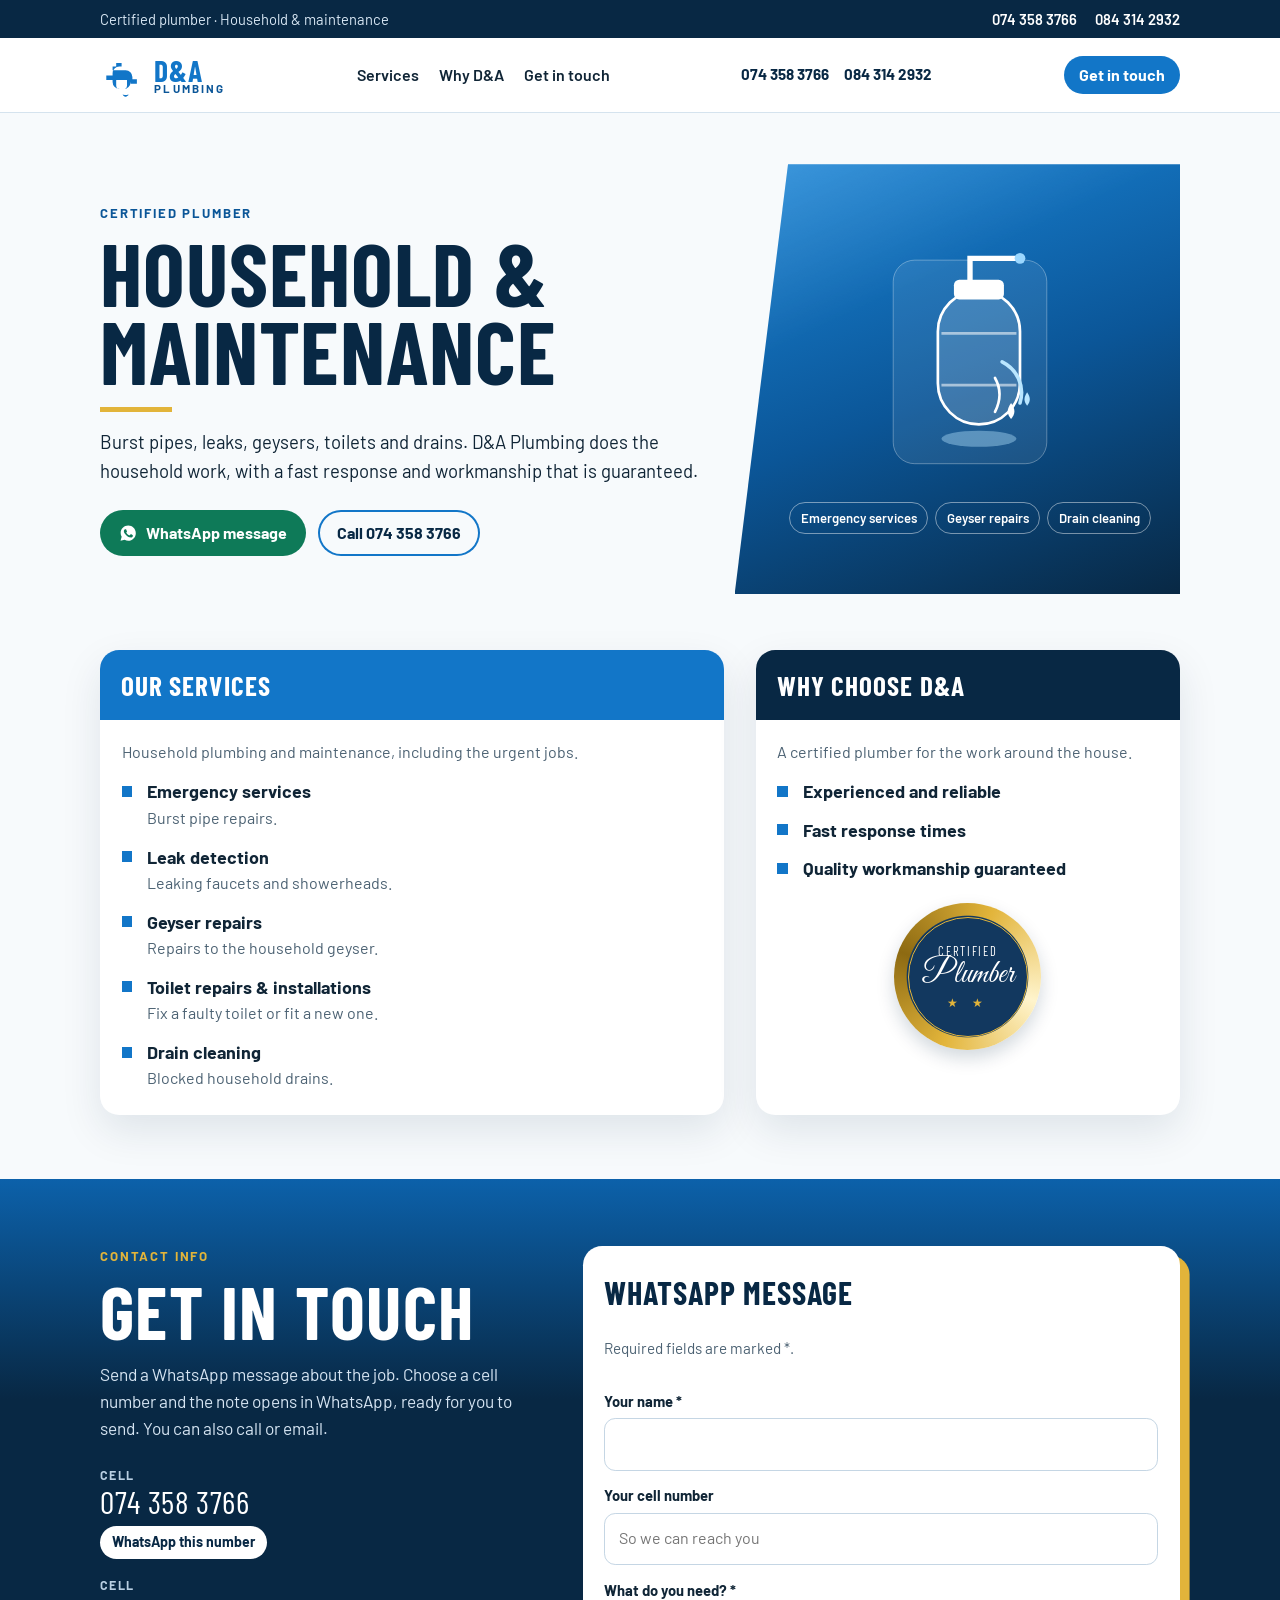
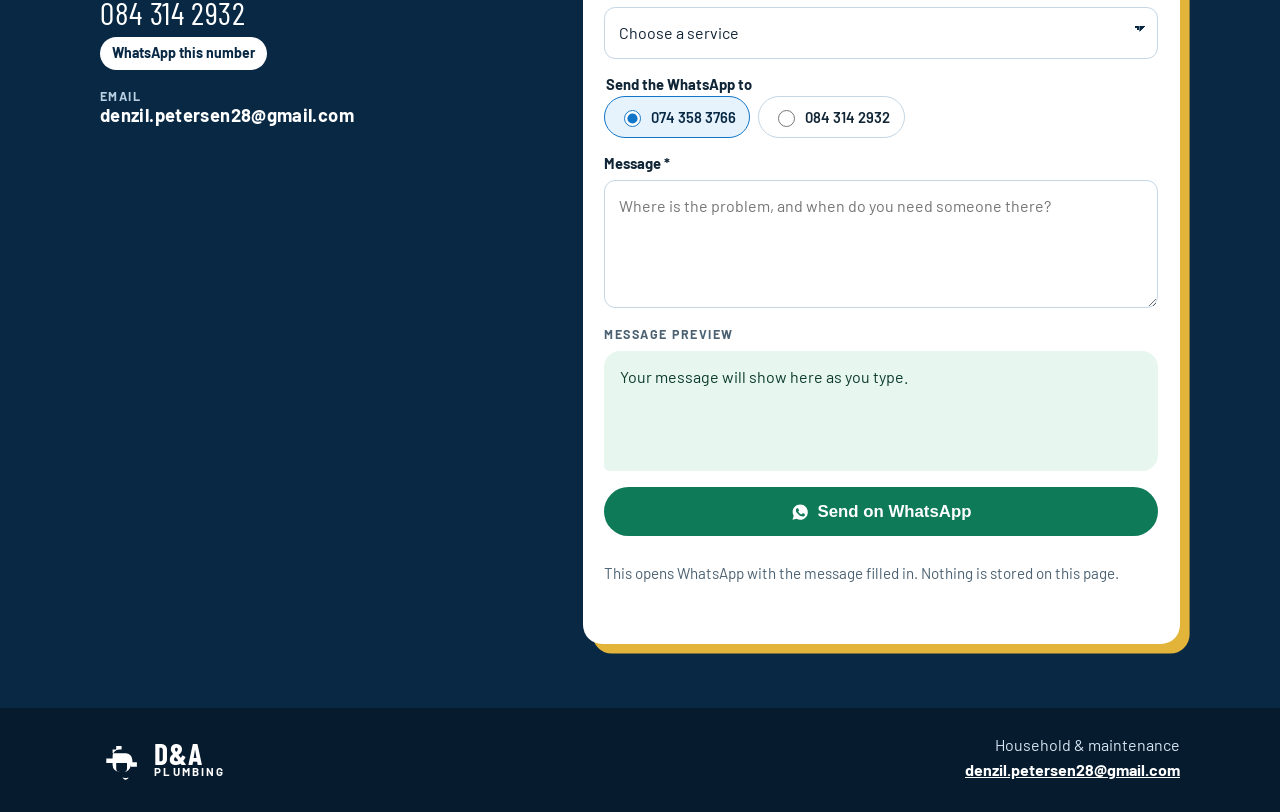
==== index.html @ f4b2c2c9 "Add the D&A Plumbing household site. Co-authored-by: Cursor <cursoragent@cursor.com>" ====
<!DOCTYPE html>
<html lang="en-ZA">
<head>
  <meta charset="utf-8">
  <meta name="viewport" content="width=device-width, initial-scale=1">
  <title>D&amp;A Plumbing | Household &amp; Maintenance</title>
  <meta name="description" content="D&amp;A Plumbing. Certified plumber for household maintenance: emergency burst pipe repairs, leak detection, geyser repairs, toilet repairs and installations, and drain cleaning. WhatsApp 074 358 3766 or 084 314 2932.">
  <meta name="theme-color" content="#082844">
  <link rel="icon" href="favicon.svg" type="image/svg+xml">
  <link rel="preconnect" href="https://fonts.googleapis.com">
  <link rel="preconnect" href="https://fonts.gstatic.com" crossorigin>
  <link href="https://fonts.googleapis.com/css2?family=Barlow+Condensed:wght@600;700&family=Barlow:wght@400;500;600;700&family=Great+Vibes&display=swap" rel="stylesheet">
  <link rel="stylesheet" href="css/styles.css">
  <script type="application/ld+json">
  {
    "@context": "https://schema.org",
    "@type": "Plumber",
    "name": "D&A Plumbing",
    "description": "Household plumbing and maintenance. Emergency services, burst pipe repairs, leak detection, geyser repairs, toilet repairs and installations, and drain cleaning.",
    "email": "denzil.petersen28@gmail.com",
    "telephone": ["+27743583766", "+27843142932"],
    "areaServed": {
      "@type": "Country",
      "name": "South Africa"
    }
  }
  </script>
</head>
<body>
  <a class="skip" href="#content">Skip to content</a>

  <div class="utility">
    <div class="wrap utility-inner">
      <span>Certified plumber · Household &amp; maintenance</span>
      <span class="utility-links">
        <a href="tel:+27743583766">074 358 3766</a>
        <a href="tel:+27843142932">084 314 2932</a>
      </span>
    </div>
  </div>

  <header class="header">
    <div class="wrap header-inner">
      <a class="brand" href="#content" aria-label="D&amp;A Plumbing, home">
        <svg class="brand-mark" viewBox="0 0 48 48" aria-hidden="true">
          <path fill="currentColor" d="M14 18h14.5a7.5 7.5 0 0 1 7.5 7.5V28h5v5h-7v-2.2A8 8 0 0 1 26 39h-4a8 8 0 0 1-8-8v-2H7v-5h7v-2.5A7.5 7.5 0 0 1 21.5 14H18v-4h6v4h-10zm4 11v6a4 4 0 0 0 4 4h4a4 4 0 0 0 4-4v-6H18zm7 16c1.2 2.2 3.6 2.6 3.6 2.6S31 47 32.2 45c-1.4.7-5.8.7-7.2 0z"/>
        </svg>
        <span class="brand-text">
          <span class="brand-name">D&amp;A</span>
          <span class="brand-trade">Plumbing</span>
        </span>
      </a>
      <nav class="nav" aria-label="Page">
        <a href="#services">Services</a>
        <a href="#why">Why D&amp;A</a>
        <a href="#contact">Get in touch</a>
      </nav>
      <div class="header-phones">
        <a href="tel:+27743583766">074 358 3766</a>
        <a href="tel:+27843142932">084 314 2932</a>
      </div>
      <a class="btn btn-small" href="#contact">Get in touch</a>
    </div>
  </header>

  <main id="content">
    <section class="hero">
      <div class="wrap hero-grid">
        <div>
          <p class="eyebrow">Certified plumber</p>
          <h1>Household &amp;<br> maintenance</h1>
          <div class="rule" aria-hidden="true"></div>
          <p class="lead">Burst pipes, leaks, geysers, toilets and drains. D&amp;A Plumbing does the household work, with a fast response and workmanship that is guaranteed.</p>
          <div class="hero-actions">
            <a class="btn btn-whatsapp" href="#contact">
              <svg viewBox="0 0 24 24" aria-hidden="true"><path d="M12.04 2C6.58 2 2.15 6.4 2.15 11.83c0 1.74.46 3.44 1.34 4.94L2 22l5.39-1.4a10 10 0 0 0 4.65 1.18h.01c5.46 0 9.89-4.4 9.89-9.83C21.94 6.4 17.5 2 12.04 2zm5.76 14.15c-.24.68-1.4 1.3-1.94 1.38-.5.08-1.12.11-1.81-.11-.41-.14-.95-.31-1.64-.61-2.88-1.24-4.76-4.14-4.9-4.33-.14-.19-1.16-1.54-1.16-2.94s.73-2.08 1-2.37c.24-.27.64-.4 1.02-.4.13 0 .25 0 .36.01.32.01.48.03.69.53.24.58.83 2 .9 2.15.08.14.13.32.03.51-.1.19-.15.31-.3.48-.14.16-.3.36-.43.48-.14.13-.29.28-.12.54.16.27.73 1.2 1.57 1.94 1.08.96 1.98 1.26 2.27 1.4.29.14.46.12.63-.07.17-.19.73-.85.92-1.14.2-.29.39-.24.65-.14.27.1 1.69.8 1.98.94.29.15.48.22.55.34.07.13.07.73-.17 1.41z"/></svg>
              WhatsApp message
            </a>
            <a class="btn btn-ghost" href="tel:+27743583766">Call 074 358 3766</a>
          </div>
        </div>
        <div class="hero-art" aria-hidden="true">
          <svg viewBox="0 0 280 300" fill="none">
            <rect x="54" y="36" width="172" height="228" rx="24" fill="rgba(255,255,255,0.08)" stroke="rgba(255,255,255,0.35)"/>
            <path d="M140 58 V34 H196" stroke="#fff" stroke-width="6" stroke-linecap="round"/>
            <circle cx="196" cy="34" r="6" fill="#9ad7ff"/>
            <rect x="104" y="70" width="92" height="150" rx="46" fill="rgba(255,255,255,0.14)" stroke="#fff" stroke-width="3"/>
            <rect x="122" y="58" width="56" height="22" rx="6" fill="#fff"/>
            <path d="M108 118 H192 M108 176 H192" stroke="rgba(255,255,255,0.55)" stroke-width="3"/>
            <path d="M176 150c16 8 26 26 20 46" stroke="#b9e6ff" stroke-width="4" stroke-linecap="round"/>
            <path d="M168 168c8 14 6 26 0 38" stroke="#fff" stroke-width="3" stroke-linecap="round"/>
            <path d="M186 196c5 7 5 12 0 18-5-6-5-11 0-18z" fill="#fff"/>
            <path d="M204 184c4 6 4 10 0 15-4-5-4-9 0-15z" fill="#b9e6ff"/>
            <ellipse cx="150" cy="236" rx="42" ry="9" fill="rgba(185,230,255,0.4)"/>
          </svg>
          <div class="chips">
            <span>Emergency services</span>
            <span>Geyser repairs</span>
            <span>Drain cleaning</span>
          </div>
        </div>
      </div>
    </section>

    <div class="band">
      <div class="wrap band-grid">
        <section class="panel" id="services" aria-labelledby="services-title">
          <h2 id="services-title">Our services</h2>
          <div class="panel-body">
            <p>Household plumbing and maintenance, including the urgent jobs.</p>
            <ul class="ticks">
              <li>
                <h3>Emergency services</h3>
                <p>Burst pipe repairs.</p>
              </li>
              <li>
                <h3>Leak detection</h3>
                <p>Leaking faucets and showerheads.</p>
              </li>
              <li>
                <h3>Geyser repairs</h3>
                <p>Repairs to the household geyser.</p>
              </li>
              <li>
                <h3>Toilet repairs &amp; installations</h3>
                <p>Fix a faulty toilet or fit a new one.</p>
              </li>
              <li>
                <h3>Drain cleaning</h3>
                <p>Blocked household drains.</p>
              </li>
            </ul>
          </div>
        </section>

        <section class="panel panel-navy" id="why" aria-labelledby="why-title">
          <h2 id="why-title">Why choose D&amp;A</h2>
          <div class="panel-body">
            <p>A certified plumber for the work around the house.</p>
            <ul class="ticks">
              <li><h3>Experienced and reliable</h3></li>
              <li><h3>Fast response times</h3></li>
              <li><h3>Quality workmanship guaranteed</h3></li>
            </ul>
            <div class="seal" role="img" aria-label="Certified plumber">
              <div class="seal-inner">
                <span class="seal-kicker">Certified</span>
                <span class="seal-title">Plumber</span>
                <span class="seal-stars" aria-hidden="true">★ ★</span>
              </div>
            </div>
          </div>
        </section>
      </div>
    </div>

    <section class="contact" id="contact" aria-labelledby="contact-title">
      <div class="wrap contact-grid">
        <div>
          <p class="eyebrow">Contact info</p>
          <h2 id="contact-title">Get in touch</h2>
          <p class="contact-lead">Send a WhatsApp message about the job. Choose a cell number and the note opens in WhatsApp, ready for you to send. You can also call or email.</p>
          <ul class="details">
            <li>
              <span>Cell</span>
              <a class="detail-main" href="tel:+27743583766">074 358 3766</a>
              <a class="detail-sub" href="https://wa.me/27743583766?text=Hi%20D%26A%20Plumbing%2C%20I%20need%20help%20with%20a%20household%20plumbing%20job." target="_blank" rel="noopener noreferrer">WhatsApp this number</a>
            </li>
            <li>
              <span>Cell</span>
              <a class="detail-main" href="tel:+27843142932">084 314 2932</a>
              <a class="detail-sub" href="https://wa.me/27843142932?text=Hi%20D%26A%20Plumbing%2C%20I%20need%20help%20with%20a%20household%20plumbing%20job." target="_blank" rel="noopener noreferrer">WhatsApp this number</a>
            </li>
            <li>
              <span>Email</span>
              <a class="detail-main email-link" href="mailto:denzil.petersen28@gmail.com">denzil.petersen28@gmail.com</a>
            </li>
          </ul>
          <noscript>
            <p>JavaScript is off, so the form below will not open WhatsApp. Use the links above, or call 074 358 3766.</p>
          </noscript>
        </div>

        <form class="form-card" id="touch-form">
          <h3>WhatsApp message</h3>
          <p class="form-note">Required fields are marked *.</p>

          <div class="field">
            <label for="name">Your name *</label>
            <input id="name" name="name" type="text" autocomplete="name" maxlength="80" required>
          </div>

          <div class="field">
            <label for="phone">Your cell number</label>
            <input id="phone" name="phone" type="tel" autocomplete="tel" inputmode="tel" maxlength="30" placeholder="So we can reach you">
          </div>

          <div class="field">
            <label for="service">What do you need? *</label>
            <select id="service" name="service" required>
              <option value="">Choose a service</option>
              <option>Emergency services</option>
              <option>Burst pipe repairs</option>
              <option>Leak detection</option>
              <option>Leaking faucets and showerheads</option>
              <option>Geyser repairs</option>
              <option>Toilet repairs and installations</option>
              <option>Drain cleaning</option>
              <option>Other household plumbing</option>
            </select>
          </div>

          <fieldset class="choices">
            <legend>Send the WhatsApp to</legend>
            <div class="choice-row">
              <label class="choice">
                <input type="radio" name="cell" value="27743583766" checked>
                <span>074 358 3766</span>
              </label>
              <label class="choice">
                <input type="radio" name="cell" value="27843142932">
                <span>084 314 2932</span>
              </label>
            </div>
          </fieldset>

          <div class="field">
            <label for="message">Message *</label>
            <textarea id="message" name="message" maxlength="600" required placeholder="Where is the problem, and when do you need someone there?"></textarea>
          </div>

          <div class="preview">
            <p class="preview-label">Message preview</p>
            <pre id="message-preview"></pre>
          </div>

          <button class="btn btn-whatsapp" type="submit">
            <svg viewBox="0 0 24 24" aria-hidden="true"><path d="M12.04 2C6.58 2 2.15 6.4 2.15 11.83c0 1.74.46 3.44 1.34 4.94L2 22l5.39-1.4a10 10 0 0 0 4.65 1.18h.01c5.46 0 9.89-4.4 9.89-9.83C21.94 6.4 17.5 2 12.04 2zm5.76 14.15c-.24.68-1.4 1.3-1.94 1.38-.5.08-1.12.11-1.81-.11-.41-.14-.95-.31-1.64-.61-2.88-1.24-4.76-4.14-4.9-4.33-.14-.19-1.16-1.54-1.16-2.94s.73-2.08 1-2.37c.24-.27.64-.4 1.02-.4.13 0 .25 0 .36.01.32.01.48.03.69.53.24.58.83 2 .9 2.15.08.14.13.32.03.51-.1.19-.15.31-.3.48-.14.16-.3.36-.43.48-.14.13-.29.28-.12.54.16.27.73 1.2 1.57 1.94 1.08.96 1.98 1.26 2.27 1.4.29.14.46.12.63-.07.17-.19.73-.85.92-1.14.2-.29.39-.24.65-.14.27.1 1.69.8 1.98.94.29.15.48.22.55.34.07.13.07.73-.17 1.41z"/></svg>
            Send on WhatsApp
          </button>
          <p class="fine">This opens WhatsApp with the message filled in. Nothing is stored on this page.</p>
          <p class="form-status" id="form-status" role="status"></p>
        </form>
      </div>
    </section>
  </main>

  <footer class="footer">
    <div class="wrap footer-inner">
      <a class="brand" href="#content" aria-label="D&amp;A Plumbing, home">
        <svg class="brand-mark" viewBox="0 0 48 48" aria-hidden="true">
          <path fill="currentColor" d="M14 18h14.5a7.5 7.5 0 0 1 7.5 7.5V28h5v5h-7v-2.2A8 8 0 0 1 26 39h-4a8 8 0 0 1-8-8v-2H7v-5h7v-2.5A7.5 7.5 0 0 1 21.5 14H18v-4h6v4h-10zm4 11v6a4 4 0 0 0 4 4h4a4 4 0 0 0 4-4v-6H18zm7 16c1.2 2.2 3.6 2.6 3.6 2.6S31 47 32.2 45c-1.4.7-5.8.7-7.2 0z"/>
        </svg>
        <span class="brand-text">
          <span class="brand-name">D&amp;A</span>
          <span class="brand-trade">Plumbing</span>
        </span>
      </a>
      <p>Household &amp; maintenance<br>
        <a href="mailto:denzil.petersen28@gmail.com">denzil.petersen28@gmail.com</a>
      </p>
    </div>
  </footer>

  <div class="dock">
    <a href="tel:+27743583766">Call</a>
    <a class="dock-wa" href="#contact">WhatsApp</a>
  </div>

  <script src="js/main.js"></script>
</body>
</html>
---- css/styles.css ----
:root {
  --brand: #1276c8;
  --brand-deep: #0b5698;
  --brand-dark: #082844;
  --ink: #102536;
  --muted: #4c6273;
  --paper: #eef4f9;
  --line: #d5e3ee;
  --gold: #e2b43a;
  --whatsapp: #0e7a58;
  --soft: #d7e7f4;
  --display: "Barlow Condensed", "Arial Narrow", "Segoe UI", sans-serif;
  --body: "Barlow", "Segoe UI", sans-serif;
  --script: "Great Vibes", cursive;
  --wrap: 1080px;
  --header: 4.6rem;
  color-scheme: light;
}

*,
*::before,
*::after {
  box-sizing: border-box;
}

html {
  scroll-behavior: smooth;
}

body {
  margin: 0;
  font-family: var(--body);
  color: var(--ink);
  background: #f7fafc;
  line-height: 1.55;
}

img,
svg {
  max-width: 100%;
}

::selection {
  background: #b9ddf8;
}

:focus-visible {
  outline: 3px solid var(--gold);
  outline-offset: 2px;
}

a {
  color: var(--brand-deep);
}

.skip {
  position: absolute;
  left: 1rem;
  top: -4rem;
  z-index: 50;
  background: var(--brand-dark);
  color: #fff;
  padding: 0.6rem 0.9rem;
  border-radius: 0.4rem;
  text-decoration: none;
}

.skip:focus {
  top: 0.6rem;
}

.wrap {
  width: min(var(--wrap), calc(100% - 2.5rem));
  margin-inline: auto;
}

.utility {
  background: var(--brand-dark);
  color: #d7e6f3;
  font-size: 0.92rem;
}

.utility-inner,
.header-inner,
.footer-inner {
  display: flex;
  align-items: center;
  justify-content: space-between;
  gap: 1rem;
}

.utility-inner {
  min-height: 2.4rem;
}

.utility a {
  color: #fff;
  text-decoration: none;
  font-weight: 600;
}

.utility a:hover {
  color: var(--gold);
}

.utility-links {
  display: flex;
  gap: 1.1rem;
}

.header {
  position: sticky;
  top: 0;
  z-index: 30;
  background: rgba(255, 255, 255, 0.94);
  backdrop-filter: blur(12px);
  border-bottom: 1px solid var(--line);
}

.header-inner {
  min-height: var(--header);
}

.brand {
  display: flex;
  align-items: center;
  gap: 0.7rem;
  text-decoration: none;
  color: inherit;
}

.brand-mark {
  width: 2.7rem;
  height: 2.7rem;
  color: var(--brand);
  flex: none;
}

.brand-text {
  display: flex;
  flex-direction: column;
  line-height: 0.9;
}

.brand-name {
  font-family: var(--display);
  font-weight: 700;
  font-size: 1.85rem;
  letter-spacing: 0.02em;
  color: var(--brand);
}

.brand-trade {
  font-size: 0.72rem;
  font-weight: 700;
  letter-spacing: 0.18em;
  text-transform: uppercase;
  color: var(--brand-deep);
}

.nav {
  display: flex;
  align-items: center;
  gap: 1.25rem;
}

.nav a {
  color: var(--ink);
  text-decoration: none;
  font-weight: 600;
}

.nav a:hover {
  color: var(--brand-deep);
}

.header-phones {
  display: flex;
  gap: 0.9rem;
}

.header-phones a {
  color: var(--brand-dark);
  text-decoration: none;
  font-weight: 700;
  font-size: 0.95rem;
}

.header-phones a:hover {
  color: var(--brand);
}

.btn {
  display: inline-flex;
  align-items: center;
  justify-content: center;
  gap: 0.5rem;
  border: 0;
  border-radius: 999px;
  padding: 0.85rem 1.2rem;
  background: var(--brand);
  color: #fff;
  font-weight: 700;
  text-decoration: none;
  cursor: pointer;
  line-height: 1.1;
}

.btn:hover {
  background: var(--brand-deep);
}

.btn-small {
  padding: 0.65rem 0.95rem;
}

.btn-ghost {
  background: transparent;
  color: var(--brand-dark);
  box-shadow: inset 0 0 0 2px var(--brand);
}

.btn-ghost:hover {
  background: #e7f3fc;
}

.btn-whatsapp,
.dock-wa {
  background: var(--whatsapp);
  color: #fff;
}

.btn-whatsapp:hover,
.dock-wa:hover {
  background: #0b6348;
}

.btn svg {
  width: 1.15rem;
  height: 1.15rem;
  fill: currentColor;
}

.hero {
  padding: 3.2rem 0 3.5rem;
}

.hero-grid,
.band-grid,
.contact-grid,
.footer-inner {
  display: grid;
  gap: 2rem;
}

.hero-grid {
  grid-template-columns: 1.15fr 0.85fr;
  align-items: center;
}

.eyebrow {
  margin: 0 0 0.7rem;
  color: var(--brand-deep);
  font-weight: 700;
  letter-spacing: 0.14em;
  text-transform: uppercase;
  font-size: 0.82rem;
}

.hero h1 {
  margin: 0;
  font-family: var(--display);
  font-size: clamp(3.4rem, 7vw, 5.5rem);
  font-weight: 700;
  line-height: 0.88;
  letter-spacing: 0.01em;
  text-transform: uppercase;
  color: var(--brand-dark);
}

.rule {
  width: 4.5rem;
  height: 0.35rem;
  margin: 1.1rem 0 1rem;
  background: var(--gold);
}

.lead {
  margin: 0;
  max-width: 38rem;
  font-size: 1.16rem;
  color: var(--ink);
}

.hero-actions {
  display: flex;
  flex-wrap: wrap;
  gap: 0.75rem;
  margin-top: 1.5rem;
}

.hero-art {
  min-height: 430px;
  padding: 1.6rem 1.4rem 1.4rem 3rem;
  color: #fff;
  background:
    linear-gradient(155deg, rgba(255, 255, 255, 0.16), transparent 32%),
    linear-gradient(160deg, #1a86d8 0%, #0b5698 52%, #082844 100%);
  clip-path: polygon(12% 0, 100% 0, 100% 100%, 0 100%);
  display: flex;
  flex-direction: column;
  justify-content: center;
  align-items: center;
  text-align: center;
}

.hero-art svg {
  width: min(100%, 250px);
  height: auto;
}

.chips {
  display: flex;
  flex-wrap: wrap;
  justify-content: center;
  gap: 0.45rem;
  margin-top: 0.4rem;
}

.chips span {
  border: 1px solid rgba(255, 255, 255, 0.45);
  border-radius: 999px;
  padding: 0.3rem 0.65rem;
  font-size: 0.82rem;
  font-weight: 600;
}

.band {
  padding: 0 0 4rem;
}

.band-grid {
  grid-template-columns: 1.25fr 0.85fr;
  align-items: stretch;
}

.panel {
  background: #fff;
  border-radius: 1.2rem;
  overflow: hidden;
  box-shadow: 0 16px 40px rgba(8, 40, 68, 0.1);
}

.panel h2 {
  margin: 0;
  padding: 0.85rem 1.3rem;
  background: var(--brand);
  color: #fff;
  font-family: var(--display);
  font-size: 1.7rem;
  font-weight: 700;
  letter-spacing: 0.04em;
  text-transform: uppercase;
}

.panel-navy h2 {
  background: var(--brand-dark);
}

.panel-body {
  padding: 1.25rem 1.35rem 1.5rem;
}

.panel-body > p {
  margin: 0 0 1rem;
  color: var(--muted);
}

.ticks {
  list-style: none;
  margin: 0;
  padding: 0;
  display: grid;
  gap: 0.95rem;
}

.ticks li {
  display: grid;
  grid-template-columns: 0.85rem 1fr;
  column-gap: 0.75rem;
}

.ticks li::before {
  content: "";
  width: 0.68rem;
  height: 0.68rem;
  margin-top: 0.35rem;
  background: var(--brand);
}

.ticks h3 {
  margin: 0;
  grid-column: 2;
  font-size: 1.12rem;
  line-height: 1.3;
}

.ticks p {
  margin: 0.12rem 0 0;
  grid-column: 2;
  color: var(--muted);
}

.seal {
  width: 9.2rem;
  height: 9.2rem;
  margin: 1.4rem auto 0.2rem;
  border-radius: 50%;
  background:
    radial-gradient(circle at 50% 50%, #12385f 0 58%, transparent 59%),
    conic-gradient(from 20deg, var(--gold), #fff4cc, var(--gold), #8d6a12, var(--gold));
  display: grid;
  place-items: center;
  box-shadow: 0 8px 18px rgba(8, 40, 68, 0.18);
}

.seal-inner {
  width: 7.5rem;
  height: 7.5rem;
  border: 1px solid var(--gold);
  border-radius: 50%;
  display: flex;
  flex-direction: column;
  align-items: center;
  justify-content: center;
  color: #fff;
  text-align: center;
}

.seal-kicker {
  font-family: var(--display);
  letter-spacing: 0.14em;
  text-transform: uppercase;
  font-size: 0.78rem;
}

.seal-title {
  font-family: var(--script);
  font-size: 2rem;
  line-height: 0.9;
  color: #fff;
}

.seal-stars {
  color: var(--gold);
  letter-spacing: 0.35rem;
  font-size: 0.75rem;
  margin-top: 0.15rem;
}

.contact {
  background: linear-gradient(180deg, #0c61aa 0%, #082844 220px);
  color: #fff;
  padding: 4.2rem 0 4rem;
}

.contact-grid {
  grid-template-columns: 0.86fr 1.14fr;
  align-items: start;
}

.contact h2 {
  margin: 0;
  font-family: var(--display);
  font-size: clamp(3rem, 6vw, 4.6rem);
  line-height: 0.9;
  text-transform: uppercase;
  letter-spacing: 0.02em;
}

.contact .eyebrow {
  color: var(--gold);
}

.contact-lead {
  color: #d5e4f2;
  font-size: 1.08rem;
  max-width: 34rem;
}

.details {
  list-style: none;
  margin: 1.5rem 0 0;
  padding: 0;
  display: grid;
  gap: 1.1rem;
}

.details li {
  display: flex;
  flex-direction: column;
  align-items: flex-start;
}

.details span {
  display: block;
  color: #b9cfe2;
  font-size: 0.78rem;
  font-weight: 700;
  letter-spacing: 0.12em;
  text-transform: uppercase;
}

.detail-main {
  color: #fff;
  text-decoration: none;
  font-family: var(--display);
  font-size: 2rem;
  line-height: 1;
  letter-spacing: 0.02em;
}

.detail-main:hover {
  color: var(--gold);
}

.detail-sub {
  display: inline-flex;
  width: fit-content;
  margin-top: 0.55rem;
  padding: 0.35rem 0.75rem;
  border-radius: 999px;
  background: #fff;
  color: var(--brand-dark);
  font-size: 0.88rem;
  font-weight: 700;
  text-decoration: none;
}

.detail-sub:hover {
  background: var(--gold);
  color: var(--brand-dark);
}

.email-link {
  font-family: var(--body);
  font-size: 1.15rem;
  font-weight: 700;
  overflow-wrap: anywhere;
}

.form-card {
  background: #fff;
  color: var(--ink);
  border-radius: 1.2rem;
  padding: 1.35rem 1.35rem 1.2rem;
  box-shadow: 0.6rem 0.6rem 0 var(--gold);
}

.form-card h3 {
  margin: 0 0 0.35rem;
  font-family: var(--display);
  font-size: 2rem;
  letter-spacing: 0.03em;
  text-transform: uppercase;
  color: var(--brand-dark);
}

.form-note,
.fine {
  margin: 0 0 1rem;
  color: var(--muted);
  font-size: 0.95rem;
}

.fine {
  margin: 0.75rem 0 0;
}

form {
  display: grid;
  gap: 0.85rem;
}

label,
legend {
  font-weight: 700;
  font-size: 0.92rem;
}

.field {
  display: grid;
  gap: 0.35rem;
}

input,
select,
textarea {
  width: 100%;
  border: 1px solid #c5d6e4;
  border-radius: 0.7rem;
  background: #fff;
  color: var(--ink);
  padding: 0.8rem 0.85rem;
  font: inherit;
}

input[type="radio"] {
  width: 1.05rem;
  height: 1.05rem;
  padding: 0;
  accent-color: var(--brand);
  flex: none;
}

textarea {
  min-height: 8rem;
  resize: vertical;
}

select {
  appearance: none;
  background-image: linear-gradient(45deg, transparent 50%, var(--brand-dark) 50%),
    linear-gradient(135deg, var(--brand-dark) 50%, transparent 50%);
  background-position: calc(100% - 1.1rem) 1.15rem, calc(100% - 0.75rem) 1.15rem;
  background-size: 0.35rem 0.35rem, 0.35rem 0.35rem;
  background-repeat: no-repeat;
  padding-right: 2.2rem;
}

input:focus,
select:focus,
textarea:focus {
  border-color: var(--brand);
  outline: 3px solid rgba(18, 118, 200, 0.25);
  outline-offset: 1px;
}

.choices {
  border: 0;
  margin: 0;
  padding: 0;
  display: grid;
  gap: 0.45rem;
}

.choice-row {
  display: flex;
  flex-wrap: wrap;
  gap: 0.5rem;
}

.choice {
  display: flex;
  align-items: center;
  gap: 0.45rem;
  border: 1px solid #c5d6e4;
  border-radius: 999px;
  padding: 0.55rem 0.85rem;
  font-weight: 600;
  white-space: nowrap;
}

.choice:has(input:checked) {
  border-color: var(--brand);
  background: #e7f3fc;
  color: var(--brand-dark);
}

.form-card .btn {
  width: 100%;
  margin-top: 0.2rem;
  padding: 0.95rem 1rem;
  font-size: 1.05rem;
}

.preview-label {
  margin: 0.2rem 0 0.4rem;
  font-size: 0.78rem;
  font-weight: 700;
  letter-spacing: 0.12em;
  text-transform: uppercase;
  color: var(--muted);
}

.preview pre {
  margin: 0;
  min-height: 7.5rem;
  white-space: pre-wrap;
  font-family: var(--body);
  background: #e7f6ef;
  color: #0c3b2e;
  border-radius: 1rem 1rem 1rem 0.35rem;
  padding: 0.9rem 1rem;
}

.form-status {
  margin: 0.2rem 0 0;
  min-height: 1.4rem;
  font-weight: 600;
}

.form-status a {
  font-weight: 700;
}

.footer {
  background: #061b2e;
  color: #d5e4f2;
  padding: 1.6rem 0 1.8rem;
}

.footer-inner {
  grid-template-columns: auto 1fr;
  align-items: center;
}

.footer .brand-name,
.footer .brand-trade,
.footer .brand-mark {
  color: #fff;
}

.footer p {
  margin: 0;
  justify-self: end;
  text-align: right;
}

.footer a {
  color: #fff;
  font-weight: 700;
}

.dock {
  display: none;
}

#content,
section[id] {
  scroll-margin-top: 5.4rem;
}

@media (max-width: 980px) {
  .header-phones {
    display: none;
  }
}

@media (max-width: 860px) {
  .hero-grid,
  .band-grid,
  .contact-grid,
  .footer-inner {
    grid-template-columns: 1fr;
  }

  .hero {
    padding-top: 2rem;
  }

  .hero-art {
    clip-path: none;
    border-radius: 1.2rem;
    min-height: 0;
    padding: 1.2rem;
  }

  .footer p {
    justify-self: start;
    text-align: left;
  }

  .form-card {
    box-shadow: 0 12px 30px rgba(0, 0, 0, 0.18);
  }
}

@media (max-width: 720px) {
  .utility {
    display: none;
  }

  .header-inner {
    flex-wrap: wrap;
    padding: 0.7rem 0;
  }

  .nav {
    order: 3;
    width: 100%;
    justify-content: space-between;
    gap: 0.5rem;
    padding-bottom: 0.15rem;
  }

  .header .btn-small {
    margin-left: auto;
  }

  body {
    padding-bottom: 4.3rem;
  }

  .dock {
    position: fixed;
    left: 0;
    right: 0;
    bottom: 0;
    z-index: 40;
    display: grid;
    grid-template-columns: 1fr 1fr;
    background: #fff;
    border-top: 1px solid var(--line);
  }

  .dock a {
    text-align: center;
    text-decoration: none;
    font-weight: 700;
    padding: 0.95rem 0.5rem;
    color: var(--brand-dark);
  }
}

@media (prefers-reduced-motion: reduce) {
  html {
    scroll-behavior: auto;
  }

  *,
  *::before,
  *::after {
    transition: none !important;
  }
}
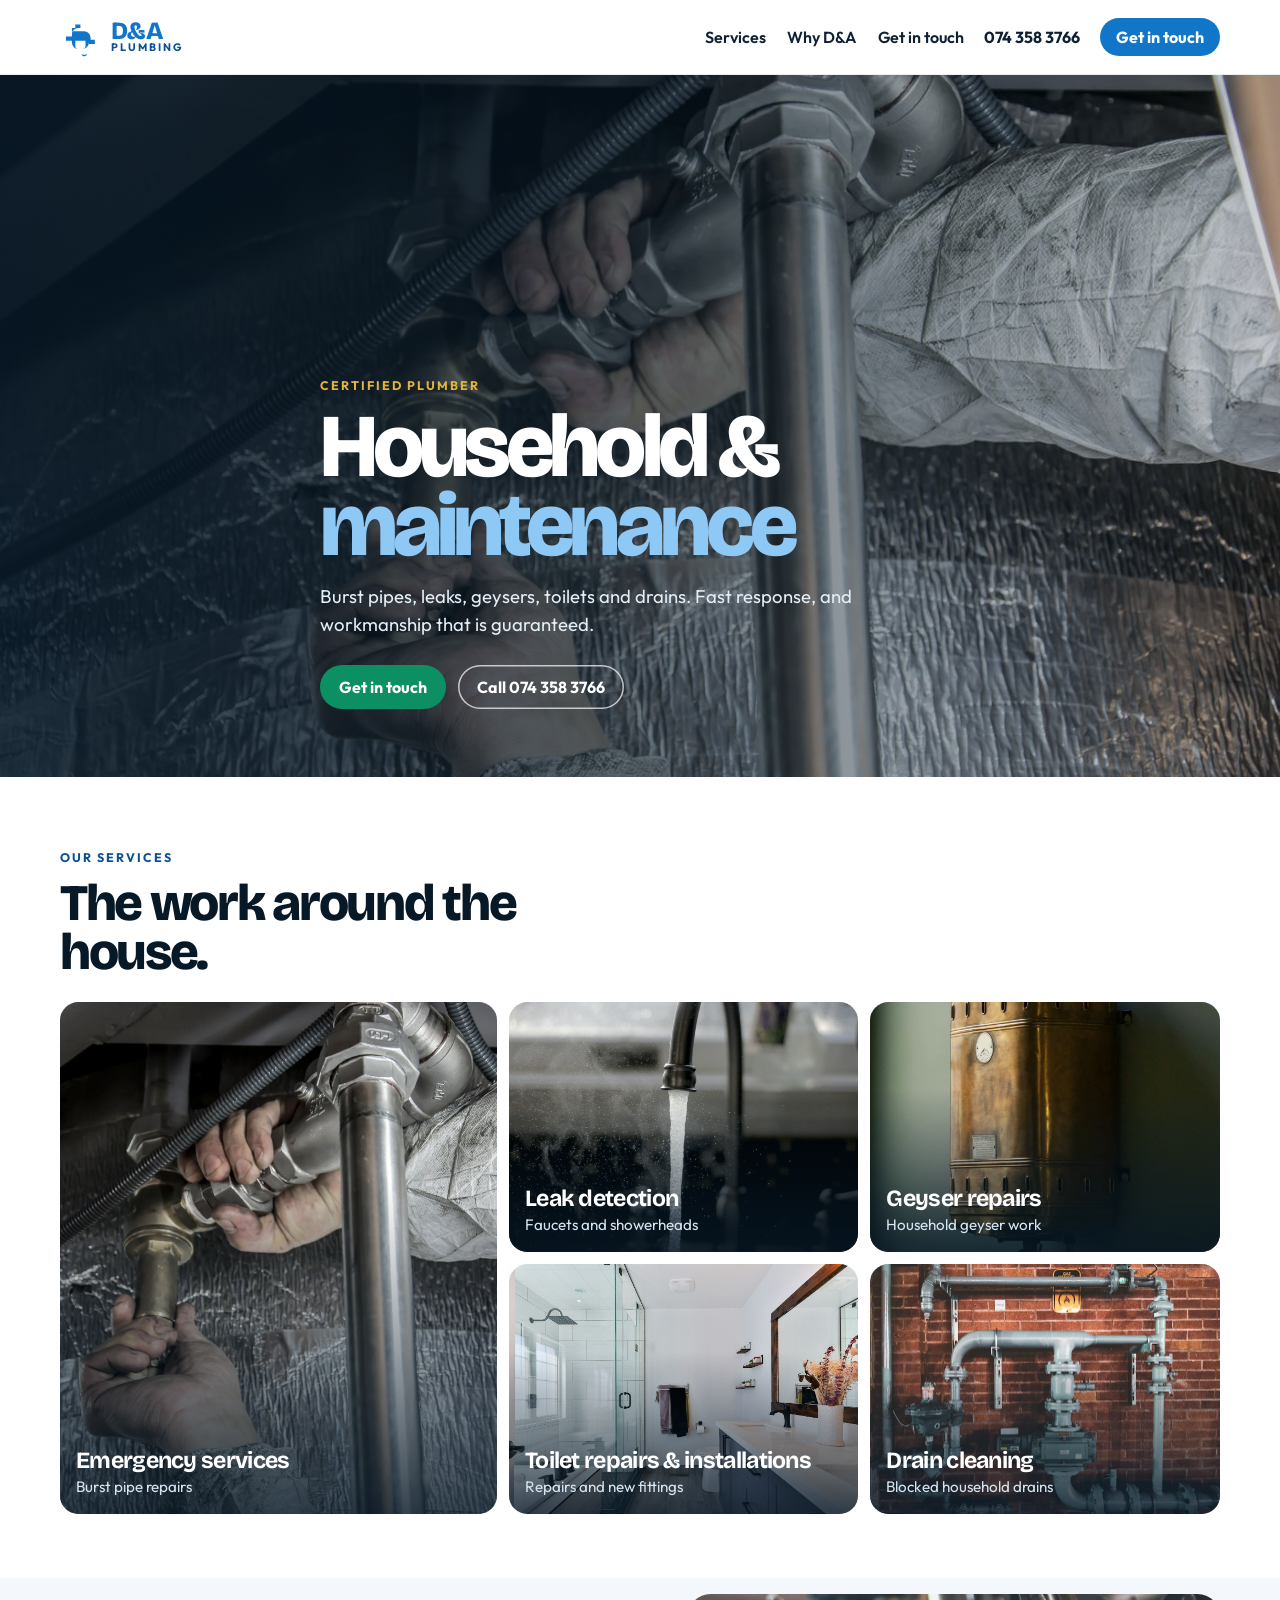
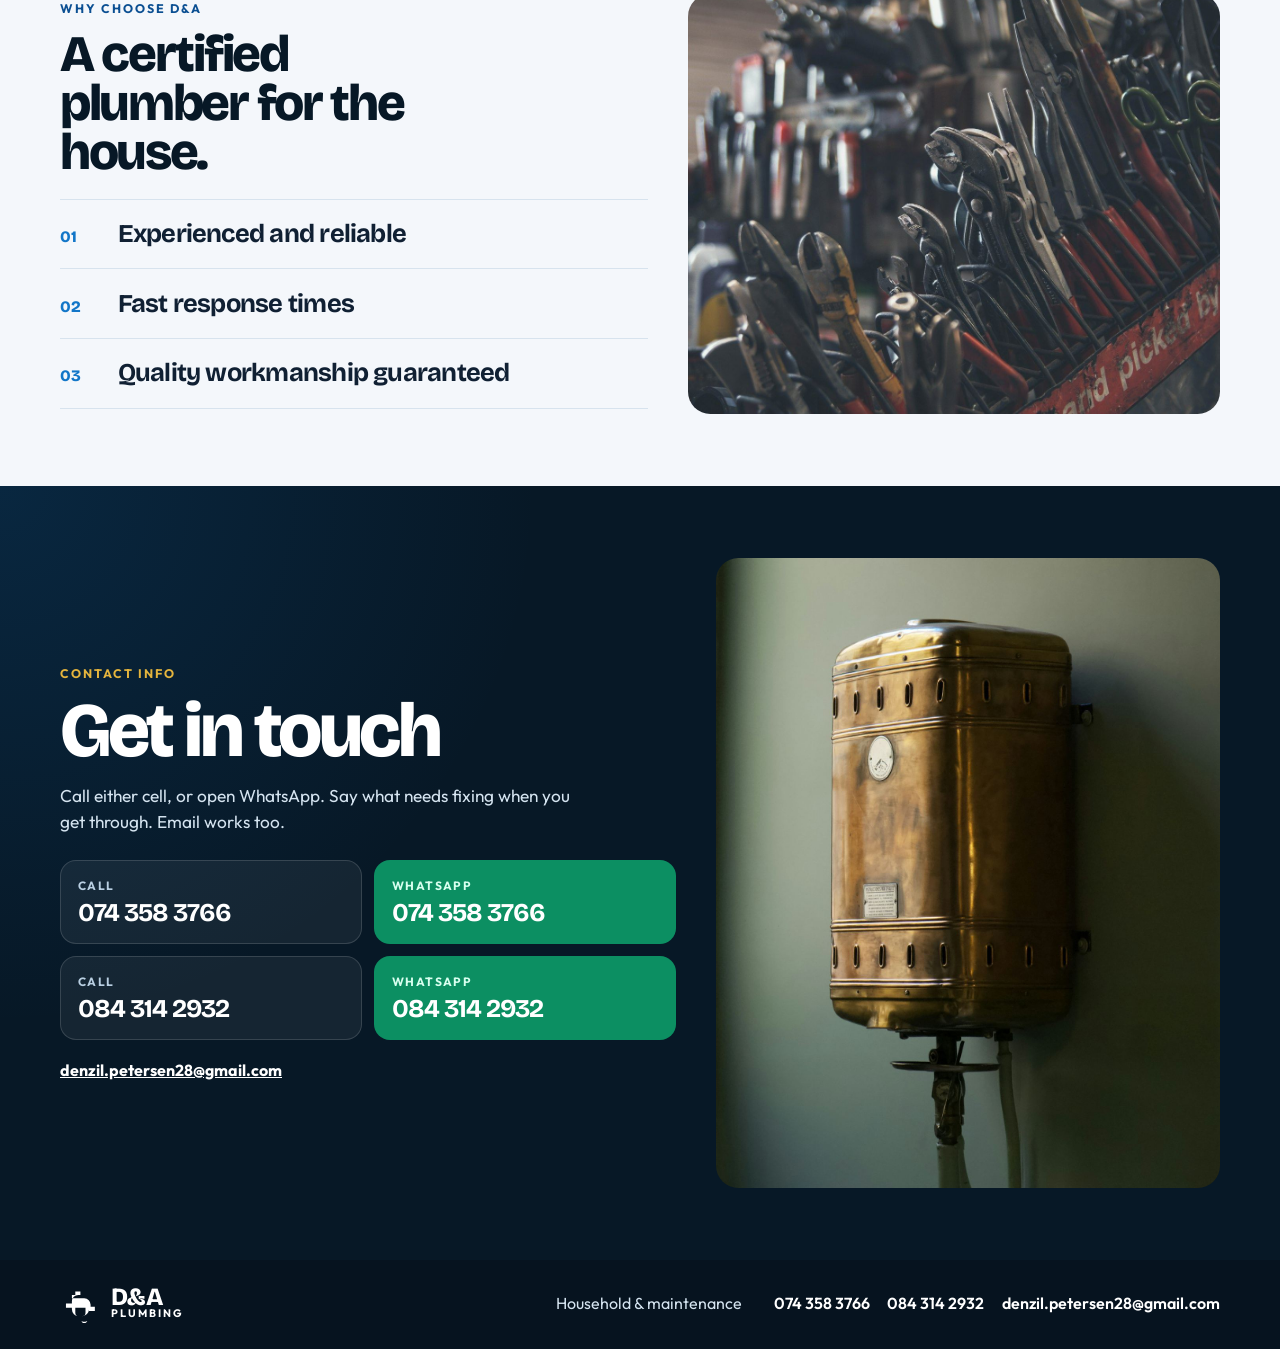
==== commit 389868b3: "added images and updated index.html" ====
--- a/index.html
+++ b/index.html
@@ -4,12 +4,12 @@
   <meta charset="utf-8">
   <meta name="viewport" content="width=device-width, initial-scale=1">
   <title>D&amp;A Plumbing | Household &amp; Maintenance</title>
-  <meta name="description" content="D&amp;A Plumbing. Certified plumber for household maintenance: emergency burst pipe repairs, leak detection, geyser repairs, toilet repairs and installations, and drain cleaning. WhatsApp 074 358 3766 or 084 314 2932.">
-  <meta name="theme-color" content="#082844">
+  <meta name="description" content="D&amp;A Plumbing. Certified plumber for household maintenance: emergency burst pipe repairs, leak detection, geyser repairs, toilet repairs and installations, and drain cleaning. Call or WhatsApp 074 358 3766 or 084 314 2932.">
+  <meta name="theme-color" content="#071826">
   <link rel="icon" href="favicon.svg" type="image/svg+xml">
   <link rel="preconnect" href="https://fonts.googleapis.com">
   <link rel="preconnect" href="https://fonts.gstatic.com" crossorigin>
-  <link href="https://fonts.googleapis.com/css2?family=Barlow+Condensed:wght@600;700&family=Barlow:wght@400;500;600;700&family=Great+Vibes&display=swap" rel="stylesheet">
+  <link href="https://fonts.googleapis.com/css2?family=Bricolage+Grotesque:opsz,wght@12..96,520;12..96,700;12..96,800&family=Outfit:wght@400;500;600;700&display=swap" rel="stylesheet">
   <link rel="stylesheet" href="css/styles.css">
   <script type="application/ld+json">
   {
@@ -19,25 +19,12 @@
     "description": "Household plumbing and maintenance. Emergency services, burst pipe repairs, leak detection, geyser repairs, toilet repairs and installations, and drain cleaning.",
     "email": "denzil.petersen28@gmail.com",
     "telephone": ["+27743583766", "+27843142932"],
-    "areaServed": {
-      "@type": "Country",
-      "name": "South Africa"
-    }
+    "areaServed": { "@type": "Country", "name": "South Africa" }
   }
   </script>
 </head>
 <body>
   <a class="skip" href="#content">Skip to content</a>
-
-  <div class="utility">
-    <div class="wrap utility-inner">
-      <span>Certified plumber · Household &amp; maintenance</span>
-      <span class="utility-links">
-        <a href="tel:+27743583766">074 358 3766</a>
-        <a href="tel:+27843142932">084 314 2932</a>
-      </span>
-    </div>
-  </div>
 
   <header class="header">
     <div class="wrap header-inner">
@@ -55,192 +42,102 @@
         <a href="#why">Why D&amp;A</a>
         <a href="#contact">Get in touch</a>
       </nav>
-      <div class="header-phones">
-        <a href="tel:+27743583766">074 358 3766</a>
-        <a href="tel:+27843142932">084 314 2932</a>
-      </div>
+      <a class="header-call" href="tel:+27743583766">074 358 3766</a>
       <a class="btn btn-small" href="#contact">Get in touch</a>
     </div>
   </header>
 
   <main id="content">
     <section class="hero">
-      <div class="wrap hero-grid">
-        <div>
-          <p class="eyebrow">Certified plumber</p>
-          <h1>Household &amp;<br> maintenance</h1>
-          <div class="rule" aria-hidden="true"></div>
-          <p class="lead">Burst pipes, leaks, geysers, toilets and drains. D&amp;A Plumbing does the household work, with a fast response and workmanship that is guaranteed.</p>
-          <div class="hero-actions">
-            <a class="btn btn-whatsapp" href="#contact">
-              <svg viewBox="0 0 24 24" aria-hidden="true"><path d="M12.04 2C6.58 2 2.15 6.4 2.15 11.83c0 1.74.46 3.44 1.34 4.94L2 22l5.39-1.4a10 10 0 0 0 4.65 1.18h.01c5.46 0 9.89-4.4 9.89-9.83C21.94 6.4 17.5 2 12.04 2zm5.76 14.15c-.24.68-1.4 1.3-1.94 1.38-.5.08-1.12.11-1.81-.11-.41-.14-.95-.31-1.64-.61-2.88-1.24-4.76-4.14-4.9-4.33-.14-.19-1.16-1.54-1.16-2.94s.73-2.08 1-2.37c.24-.27.64-.4 1.02-.4.13 0 .25 0 .36.01.32.01.48.03.69.53.24.58.83 2 .9 2.15.08.14.13.32.03.51-.1.19-.15.31-.3.48-.14.16-.3.36-.43.48-.14.13-.29.28-.12.54.16.27.73 1.2 1.57 1.94 1.08.96 1.98 1.26 2.27 1.4.29.14.46.12.63-.07.17-.19.73-.85.92-1.14.2-.29.39-.24.65-.14.27.1 1.69.8 1.98.94.29.15.48.22.55.34.07.13.07.73-.17 1.41z"/></svg>
-              WhatsApp message
-            </a>
-            <a class="btn btn-ghost" href="tel:+27743583766">Call 074 358 3766</a>
-          </div>
-        </div>
-        <div class="hero-art" aria-hidden="true">
-          <svg viewBox="0 0 280 300" fill="none">
-            <rect x="54" y="36" width="172" height="228" rx="24" fill="rgba(255,255,255,0.08)" stroke="rgba(255,255,255,0.35)"/>
-            <path d="M140 58 V34 H196" stroke="#fff" stroke-width="6" stroke-linecap="round"/>
-            <circle cx="196" cy="34" r="6" fill="#9ad7ff"/>
-            <rect x="104" y="70" width="92" height="150" rx="46" fill="rgba(255,255,255,0.14)" stroke="#fff" stroke-width="3"/>
-            <rect x="122" y="58" width="56" height="22" rx="6" fill="#fff"/>
-            <path d="M108 118 H192 M108 176 H192" stroke="rgba(255,255,255,0.55)" stroke-width="3"/>
-            <path d="M176 150c16 8 26 26 20 46" stroke="#b9e6ff" stroke-width="4" stroke-linecap="round"/>
-            <path d="M168 168c8 14 6 26 0 38" stroke="#fff" stroke-width="3" stroke-linecap="round"/>
-            <path d="M186 196c5 7 5 12 0 18-5-6-5-11 0-18z" fill="#fff"/>
-            <path d="M204 184c4 6 4 10 0 15-4-5-4-9 0-15z" fill="#b9e6ff"/>
-            <ellipse cx="150" cy="236" rx="42" ry="9" fill="rgba(185,230,255,0.4)"/>
-          </svg>
-          <div class="chips">
-            <span>Emergency services</span>
-            <span>Geyser repairs</span>
-            <span>Drain cleaning</span>
-          </div>
+      <img class="hero-photo" src="images/pipes.jpg" alt="" width="1400" height="933">
+      <div class="wrap hero-copy">
+        <p class="eyebrow">Certified plumber</p>
+        <h1>Household &amp; <span>maintenance</span></h1>
+        <p class="lead">Burst pipes, leaks, geysers, toilets and drains. Fast response, and workmanship that is guaranteed.</p>
+        <div class="hero-actions">
+          <a class="btn btn-whatsapp" href="#contact">Get in touch</a>
+          <a class="btn btn-line" href="tel:+27743583766">Call 074 358 3766</a>
         </div>
       </div>
     </section>
 
-    <div class="band">
-      <div class="wrap band-grid">
-        <section class="panel" id="services" aria-labelledby="services-title">
-          <h2 id="services-title">Our services</h2>
-          <div class="panel-body">
-            <p>Household plumbing and maintenance, including the urgent jobs.</p>
-            <ul class="ticks">
-              <li>
-                <h3>Emergency services</h3>
-                <p>Burst pipe repairs.</p>
-              </li>
-              <li>
-                <h3>Leak detection</h3>
-                <p>Leaking faucets and showerheads.</p>
-              </li>
-              <li>
-                <h3>Geyser repairs</h3>
-                <p>Repairs to the household geyser.</p>
-              </li>
-              <li>
-                <h3>Toilet repairs &amp; installations</h3>
-                <p>Fix a faulty toilet or fit a new one.</p>
-              </li>
-              <li>
-                <h3>Drain cleaning</h3>
-                <p>Blocked household drains.</p>
-              </li>
-            </ul>
-          </div>
-        </section>
+    <section class="services" id="services" aria-labelledby="services-title">
+      <div class="wrap">
+        <div class="section-head">
+          <p class="eyebrow">Our services</p>
+          <h2 id="services-title">The work around the house.</h2>
+        </div>
+        <div class="shots">
+          <a class="shot shot-tall" href="#contact">
+            <img src="images/pipes.jpg" alt="Hands tightening a pipe fitting under a sink" width="1400" height="933">
+            <span class="shot-label"><strong>Emergency services</strong><em>Burst pipe repairs</em></span>
+          </a>
+          <a class="shot" href="#contact">
+            <img src="images/faucet.jpg" alt="Water running from a kitchen faucet" width="1400" height="933">
+            <span class="shot-label"><strong>Leak detection</strong><em>Faucets and showerheads</em></span>
+          </a>
+          <a class="shot" href="#contact">
+            <img src="images/geyser.jpg" alt="A household geyser fixed to a wall" width="1280" height="1600">
+            <span class="shot-label"><strong>Geyser repairs</strong><em>Household geyser work</em></span>
+          </a>
+          <a class="shot" href="#contact">
+            <img src="images/bathroom.jpg" alt="A bathroom with a shower, basin and toilet" width="1400" height="933">
+            <span class="shot-label"><strong>Toilet repairs &amp; installations</strong><em>Repairs and new fittings</em></span>
+          </a>
+          <a class="shot" href="#contact">
+            <img src="images/pipework.jpg" alt="Pipework and valves fixed to a brick wall" width="1400" height="1050">
+            <span class="shot-label"><strong>Drain cleaning</strong><em>Blocked household drains</em></span>
+          </a>
+        </div>
+      </div>
+    </section>
 
-        <section class="panel panel-navy" id="why" aria-labelledby="why-title">
-          <h2 id="why-title">Why choose D&amp;A</h2>
-          <div class="panel-body">
-            <p>A certified plumber for the work around the house.</p>
-            <ul class="ticks">
-              <li><h3>Experienced and reliable</h3></li>
-              <li><h3>Fast response times</h3></li>
-              <li><h3>Quality workmanship guaranteed</h3></li>
-            </ul>
-            <div class="seal" role="img" aria-label="Certified plumber">
-              <div class="seal-inner">
-                <span class="seal-kicker">Certified</span>
-                <span class="seal-title">Plumber</span>
-                <span class="seal-stars" aria-hidden="true">★ ★</span>
-              </div>
-            </div>
-          </div>
-        </section>
+    <section class="why" id="why" aria-labelledby="why-title">
+      <div class="wrap why-grid">
+        <div>
+          <p class="eyebrow">Why choose D&amp;A</p>
+          <h2 id="why-title">A certified plumber for the house.</h2>
+          <ol class="why-list">
+            <li><span>01</span><h3>Experienced and reliable</h3></li>
+            <li><span>02</span><h3>Fast response times</h3></li>
+            <li><span>03</span><h3>Quality workmanship guaranteed</h3></li>
+          </ol>
+        </div>
+        <figure class="why-photo">
+          <img src="images/tools.jpg" alt="Wrenches and pliers ready for a plumbing job" width="1400" height="933">
+        </figure>
       </div>
-    </div>
+    </section>
 
     <section class="contact" id="contact" aria-labelledby="contact-title">
       <div class="wrap contact-grid">
         <div>
           <p class="eyebrow">Contact info</p>
           <h2 id="contact-title">Get in touch</h2>
-          <p class="contact-lead">Send a WhatsApp message about the job. Choose a cell number and the note opens in WhatsApp, ready for you to send. You can also call or email.</p>
-          <ul class="details">
-            <li>
-              <span>Cell</span>
-              <a class="detail-main" href="tel:+27743583766">074 358 3766</a>
-              <a class="detail-sub" href="https://wa.me/27743583766?text=Hi%20D%26A%20Plumbing%2C%20I%20need%20help%20with%20a%20household%20plumbing%20job." target="_blank" rel="noopener noreferrer">WhatsApp this number</a>
-            </li>
-            <li>
-              <span>Cell</span>
-              <a class="detail-main" href="tel:+27843142932">084 314 2932</a>
-              <a class="detail-sub" href="https://wa.me/27843142932?text=Hi%20D%26A%20Plumbing%2C%20I%20need%20help%20with%20a%20household%20plumbing%20job." target="_blank" rel="noopener noreferrer">WhatsApp this number</a>
-            </li>
-            <li>
-              <span>Email</span>
-              <a class="detail-main email-link" href="mailto:denzil.petersen28@gmail.com">denzil.petersen28@gmail.com</a>
-            </li>
-          </ul>
-          <noscript>
-            <p>JavaScript is off, so the form below will not open WhatsApp. Use the links above, or call 074 358 3766.</p>
-          </noscript>
+          <p class="contact-lead">Call either cell, or open WhatsApp. Say what needs fixing when you get through. Email works too.</p>
+          <div class="touch-grid">
+            <a class="touch" href="tel:+27743583766">
+              <span>Call</span>
+              <strong>074 358 3766</strong>
+            </a>
+            <a class="touch touch-wa" href="https://wa.me/27743583766" target="_blank" rel="noopener noreferrer">
+              <span>WhatsApp</span>
+              <strong>074 358 3766</strong>
+            </a>
+            <a class="touch" href="tel:+27843142932">
+              <span>Call</span>
+              <strong>084 314 2932</strong>
+            </a>
+            <a class="touch touch-wa" href="https://wa.me/27843142932" target="_blank" rel="noopener noreferrer">
+              <span>WhatsApp</span>
+              <strong>084 314 2932</strong>
+            </a>
+          </div>
+          <a class="mail" href="mailto:denzil.petersen28@gmail.com">denzil.petersen28@gmail.com</a>
         </div>
-
-        <form class="form-card" id="touch-form">
-          <h3>WhatsApp message</h3>
-          <p class="form-note">Required fields are marked *.</p>
-
-          <div class="field">
-            <label for="name">Your name *</label>
-            <input id="name" name="name" type="text" autocomplete="name" maxlength="80" required>
-          </div>
-
-          <div class="field">
-            <label for="phone">Your cell number</label>
-            <input id="phone" name="phone" type="tel" autocomplete="tel" inputmode="tel" maxlength="30" placeholder="So we can reach you">
-          </div>
-
-          <div class="field">
-            <label for="service">What do you need? *</label>
-            <select id="service" name="service" required>
-              <option value="">Choose a service</option>
-              <option>Emergency services</option>
-              <option>Burst pipe repairs</option>
-              <option>Leak detection</option>
-              <option>Leaking faucets and showerheads</option>
-              <option>Geyser repairs</option>
-              <option>Toilet repairs and installations</option>
-              <option>Drain cleaning</option>
-              <option>Other household plumbing</option>
-            </select>
-          </div>
-
-          <fieldset class="choices">
-            <legend>Send the WhatsApp to</legend>
-            <div class="choice-row">
-              <label class="choice">
-                <input type="radio" name="cell" value="27743583766" checked>
-                <span>074 358 3766</span>
-              </label>
-              <label class="choice">
-                <input type="radio" name="cell" value="27843142932">
-                <span>084 314 2932</span>
-              </label>
-            </div>
-          </fieldset>
-
-          <div class="field">
-            <label for="message">Message *</label>
-            <textarea id="message" name="message" maxlength="600" required placeholder="Where is the problem, and when do you need someone there?"></textarea>
-          </div>
-
-          <div class="preview">
-            <p class="preview-label">Message preview</p>
-            <pre id="message-preview"></pre>
-          </div>
-
-          <button class="btn btn-whatsapp" type="submit">
-            <svg viewBox="0 0 24 24" aria-hidden="true"><path d="M12.04 2C6.58 2 2.15 6.4 2.15 11.83c0 1.74.46 3.44 1.34 4.94L2 22l5.39-1.4a10 10 0 0 0 4.65 1.18h.01c5.46 0 9.89-4.4 9.89-9.83C21.94 6.4 17.5 2 12.04 2zm5.76 14.15c-.24.68-1.4 1.3-1.94 1.38-.5.08-1.12.11-1.81-.11-.41-.14-.95-.31-1.64-.61-2.88-1.24-4.76-4.14-4.9-4.33-.14-.19-1.16-1.54-1.16-2.94s.73-2.08 1-2.37c.24-.27.64-.4 1.02-.4.13 0 .25 0 .36.01.32.01.48.03.69.53.24.58.83 2 .9 2.15.08.14.13.32.03.51-.1.19-.15.31-.3.48-.14.16-.3.36-.43.48-.14.13-.29.28-.12.54.16.27.73 1.2 1.57 1.94 1.08.96 1.98 1.26 2.27 1.4.29.14.46.12.63-.07.17-.19.73-.85.92-1.14.2-.29.39-.24.65-.14.27.1 1.69.8 1.98.94.29.15.48.22.55.34.07.13.07.73-.17 1.41z"/></svg>
-            Send on WhatsApp
-          </button>
-          <p class="fine">This opens WhatsApp with the message filled in. Nothing is stored on this page.</p>
-          <p class="form-status" id="form-status" role="status"></p>
-        </form>
+        <figure class="contact-photo">
+          <img src="images/geyser.jpg" alt="Household geyser with the pipework underneath" width="1280" height="1600">
+        </figure>
       </div>
     </section>
   </main>
@@ -256,7 +153,10 @@
           <span class="brand-trade">Plumbing</span>
         </span>
       </a>
-      <p>Household &amp; maintenance<br>
+      <p>Household &amp; maintenance</p>
+      <p class="footer-links">
+        <a href="tel:+27743583766">074 358 3766</a>
+        <a href="tel:+27843142932">084 314 2932</a>
         <a href="mailto:denzil.petersen28@gmail.com">denzil.petersen28@gmail.com</a>
       </p>
     </div>
@@ -264,9 +164,7 @@
 
   <div class="dock">
     <a href="tel:+27743583766">Call</a>
-    <a class="dock-wa" href="#contact">WhatsApp</a>
+    <a class="dock-wa" href="https://wa.me/27743583766" target="_blank" rel="noopener noreferrer">WhatsApp</a>
   </div>
-
-  <script src="js/main.js"></script>
 </body>
 </html>
--- a/css/styles.css
+++ b/css/styles.css
@@ -1,836 +1,513 @@
 :root {
-  --brand: #1276c8;
-  --brand-deep: #0b5698;
-  --brand-dark: #082844;
-  --ink: #102536;
-  --muted: #4c6273;
-  --paper: #eef4f9;
-  --line: #d5e3ee;
-  --gold: #e2b43a;
-  --whatsapp: #0e7a58;
-  --soft: #d7e7f4;
-  --display: "Barlow Condensed", "Arial Narrow", "Segoe UI", sans-serif;
-  --body: "Barlow", "Segoe UI", sans-serif;
-  --script: "Great Vibes", cursive;
-  --wrap: 1080px;
-  --header: 4.6rem;
+  --ink: #102033;
+  --muted: #4d6274;
+  --blue: #1276c8;
+  --blue-deep: #0b4f92;
+  --navy: #071826;
+  --paper: #f4f7fb;
+  --line: #d7e3ee;
+  --gold: #e4b43d;
+  --whatsapp: #0c8f62;
+  --display: "Bricolage Grotesque", "Segoe UI", sans-serif;
+  --body: "Outfit", "Segoe UI", sans-serif;
+  --wrap: 1160px;
   color-scheme: light;
 }
 
 *,
 *::before,
-*::after {
-  box-sizing: border-box;
-}
-
-html {
-  scroll-behavior: smooth;
-}
+*::after { box-sizing: border-box; }
+
+html { scroll-behavior: smooth; }
 
 body {
   margin: 0;
   font-family: var(--body);
   color: var(--ink);
-  background: #f7fafc;
-  line-height: 1.55;
-}
-
-img,
-svg {
-  max-width: 100%;
-}
-
-::selection {
-  background: #b9ddf8;
-}
+  background: #fff;
+  line-height: 1.5;
+}
+
+img { max-width: 100%; display: block; }
+
+::selection { background: #c5e4fb; }
 
 :focus-visible {
   outline: 3px solid var(--gold);
-  outline-offset: 2px;
-}
-
-a {
-  color: var(--brand-deep);
-}
+  outline-offset: 3px;
+}
+
+a { color: inherit; }
 
 .skip {
   position: absolute;
   left: 1rem;
   top: -4rem;
-  z-index: 50;
-  background: var(--brand-dark);
+  z-index: 80;
+  background: var(--navy);
   color: #fff;
   padding: 0.6rem 0.9rem;
-  border-radius: 0.4rem;
+  border-radius: 0.5rem;
   text-decoration: none;
 }
 
-.skip:focus {
-  top: 0.6rem;
-}
+.skip:focus { top: 0.7rem; }
 
 .wrap {
-  width: min(var(--wrap), calc(100% - 2.5rem));
+  width: min(var(--wrap), calc(100% - 2.75rem));
   margin-inline: auto;
 }
 
-.utility {
-  background: var(--brand-dark);
-  color: #d7e6f3;
-  font-size: 0.92rem;
-}
-
-.utility-inner,
-.header-inner,
-.footer-inner {
-  display: flex;
-  align-items: center;
-  justify-content: space-between;
-  gap: 1rem;
-}
-
-.utility-inner {
-  min-height: 2.4rem;
-}
-
-.utility a {
-  color: #fff;
-  text-decoration: none;
-  font-weight: 600;
-}
-
-.utility a:hover {
-  color: var(--gold);
-}
-
-.utility-links {
-  display: flex;
-  gap: 1.1rem;
+.eyebrow {
+  margin: 0 0 0.75rem;
+  color: var(--blue-deep);
+  font-size: 0.78rem;
+  font-weight: 700;
+  letter-spacing: 0.16em;
+  text-transform: uppercase;
 }
 
 .header {
   position: sticky;
   top: 0;
-  z-index: 30;
-  background: rgba(255, 255, 255, 0.94);
-  backdrop-filter: blur(12px);
-  border-bottom: 1px solid var(--line);
+  z-index: 40;
+  background: rgba(255, 255, 255, 0.92);
+  backdrop-filter: blur(16px);
+  border-bottom: 1px solid rgba(16, 32, 51, 0.08);
 }
 
 .header-inner {
-  min-height: var(--header);
+  min-height: 4.6rem;
+  display: flex;
+  align-items: center;
+  gap: 1.25rem;
 }
 
 .brand {
   display: flex;
   align-items: center;
-  gap: 0.7rem;
+  gap: 0.65rem;
   text-decoration: none;
-  color: inherit;
-}
-
-.brand-mark {
-  width: 2.7rem;
-  height: 2.7rem;
-  color: var(--brand);
-  flex: none;
-}
-
-.brand-text {
-  display: flex;
-  flex-direction: column;
-  line-height: 0.9;
-}
+  margin-right: auto;
+}
+
+.brand-mark { width: 2.55rem; height: 2.55rem; color: var(--blue); flex: none; }
+
+.brand-text { display: flex; flex-direction: column; line-height: 0.88; }
 
 .brand-name {
   font-family: var(--display);
-  font-weight: 700;
-  font-size: 1.85rem;
-  letter-spacing: 0.02em;
-  color: var(--brand);
+  font-weight: 800;
+  font-size: 1.55rem;
+  letter-spacing: -0.03em;
+  color: var(--blue);
 }
 
 .brand-trade {
-  font-size: 0.72rem;
+  font-size: 0.68rem;
   font-weight: 700;
   letter-spacing: 0.18em;
   text-transform: uppercase;
-  color: var(--brand-deep);
-}
-
-.nav {
-  display: flex;
-  align-items: center;
-  gap: 1.25rem;
-}
-
-.nav a {
-  color: var(--ink);
-  text-decoration: none;
-  font-weight: 600;
-}
-
-.nav a:hover {
-  color: var(--brand-deep);
-}
-
-.header-phones {
-  display: flex;
-  gap: 0.9rem;
-}
-
-.header-phones a {
-  color: var(--brand-dark);
-  text-decoration: none;
-  font-weight: 700;
-  font-size: 0.95rem;
-}
-
-.header-phones a:hover {
-  color: var(--brand);
-}
+  color: var(--blue-deep);
+}
+
+.nav { display: flex; gap: 1.35rem; }
+
+.nav a { text-decoration: none; font-weight: 600; }
+
+.nav a:hover { color: var(--blue-deep); }
+
+.header-call { text-decoration: none; font-weight: 700; }
+.header-call:hover { color: var(--blue); }
 
 .btn {
   display: inline-flex;
   align-items: center;
   justify-content: center;
-  gap: 0.5rem;
   border: 0;
   border-radius: 999px;
-  padding: 0.85rem 1.2rem;
-  background: var(--brand);
-  color: #fff;
+  padding: 0.9rem 1.2rem;
+  background: var(--blue);
+  color: #fff;
+  font: inherit;
   font-weight: 700;
   text-decoration: none;
-  cursor: pointer;
-  line-height: 1.1;
-}
-
-.btn:hover {
-  background: var(--brand-deep);
-}
-
-.btn-small {
-  padding: 0.65rem 0.95rem;
-}
-
-.btn-ghost {
+  line-height: 1;
+}
+
+.btn:hover { background: var(--blue-deep); }
+.btn-small { padding: 0.7rem 1rem; }
+
+.btn-line {
   background: transparent;
-  color: var(--brand-dark);
-  box-shadow: inset 0 0 0 2px var(--brand);
-}
-
-.btn-ghost:hover {
-  background: #e7f3fc;
-}
-
-.btn-whatsapp,
-.dock-wa {
-  background: var(--whatsapp);
-  color: #fff;
-}
-
-.btn-whatsapp:hover,
-.dock-wa:hover {
-  background: #0b6348;
-}
-
-.btn svg {
-  width: 1.15rem;
-  height: 1.15rem;
-  fill: currentColor;
-}
+  color: #fff;
+  box-shadow: inset 0 0 0 1.5px rgba(255, 255, 255, 0.7);
+}
+
+.btn-line:hover { background: rgba(255, 255, 255, 0.12); }
+
+.btn-whatsapp { background: var(--whatsapp); }
+.btn-whatsapp:hover { background: #0a7350; }
 
 .hero {
-  padding: 3.2rem 0 3.5rem;
-}
-
-.hero-grid,
-.band-grid,
-.contact-grid,
-.footer-inner {
-  display: grid;
-  gap: 2rem;
-}
-
-.hero-grid {
-  grid-template-columns: 1.15fr 0.85fr;
-  align-items: center;
-}
-
-.eyebrow {
-  margin: 0 0 0.7rem;
-  color: var(--brand-deep);
-  font-weight: 700;
-  letter-spacing: 0.14em;
-  text-transform: uppercase;
-  font-size: 0.82rem;
-}
+  position: relative;
+  min-height: 78vh;
+  display: flex;
+  align-items: flex-end;
+  color: #fff;
+  overflow: hidden;
+  background: var(--navy);
+}
+
+.hero-photo {
+  position: absolute;
+  inset: 0;
+  width: 100%;
+  height: 100%;
+  object-fit: cover;
+  object-position: center 40%;
+}
+
+.hero::after {
+  content: "";
+  position: absolute;
+  inset: 0;
+  background: linear-gradient(90deg, rgba(7, 24, 38, 0.88) 0%, rgba(7, 24, 38, 0.62) 46%, rgba(7, 24, 38, 0.18) 100%);
+}
+
+.hero-copy {
+  position: relative;
+  z-index: 1;
+  padding: 5.5rem 0 4.2rem;
+  max-width: 40rem;
+}
+
+.hero .eyebrow { color: var(--gold); }
 
 .hero h1 {
   margin: 0;
   font-family: var(--display);
-  font-size: clamp(3.4rem, 7vw, 5.5rem);
-  font-weight: 700;
+  font-size: clamp(3.4rem, 7vw, 6.4rem);
+  font-weight: 800;
   line-height: 0.88;
-  letter-spacing: 0.01em;
-  text-transform: uppercase;
-  color: var(--brand-dark);
-}
-
-.rule {
-  width: 4.5rem;
-  height: 0.35rem;
-  margin: 1.1rem 0 1rem;
-  background: var(--gold);
-}
+  letter-spacing: -0.055em;
+}
+
+.hero h1 span { color: #8ec8f5; }
 
 .lead {
-  margin: 0;
-  max-width: 38rem;
+  max-width: 34rem;
+  margin: 1.1rem 0 0;
   font-size: 1.16rem;
-  color: var(--ink);
+  color: #e4eef6;
 }
 
 .hero-actions {
   display: flex;
   flex-wrap: wrap;
-  gap: 0.75rem;
-  margin-top: 1.5rem;
-}
-
-.hero-art {
-  min-height: 430px;
-  padding: 1.6rem 1.4rem 1.4rem 3rem;
-  color: #fff;
-  background:
-    linear-gradient(155deg, rgba(255, 255, 255, 0.16), transparent 32%),
-    linear-gradient(160deg, #1a86d8 0%, #0b5698 52%, #082844 100%);
-  clip-path: polygon(12% 0, 100% 0, 100% 100%, 0 100%);
-  display: flex;
-  flex-direction: column;
-  justify-content: center;
-  align-items: center;
-  text-align: center;
-}
-
-.hero-art svg {
-  width: min(100%, 250px);
-  height: auto;
-}
-
-.chips {
-  display: flex;
-  flex-wrap: wrap;
-  justify-content: center;
-  gap: 0.45rem;
-  margin-top: 0.4rem;
-}
-
-.chips span {
-  border: 1px solid rgba(255, 255, 255, 0.45);
-  border-radius: 999px;
-  padding: 0.3rem 0.65rem;
-  font-size: 0.82rem;
-  font-weight: 600;
-}
-
-.band {
-  padding: 0 0 4rem;
-}
-
-.band-grid {
-  grid-template-columns: 1.25fr 0.85fr;
-  align-items: stretch;
-}
-
-.panel {
-  background: #fff;
-  border-radius: 1.2rem;
-  overflow: hidden;
-  box-shadow: 0 16px 40px rgba(8, 40, 68, 0.1);
-}
-
-.panel h2 {
-  margin: 0;
-  padding: 0.85rem 1.3rem;
-  background: var(--brand);
-  color: #fff;
-  font-family: var(--display);
-  font-size: 1.7rem;
-  font-weight: 700;
-  letter-spacing: 0.04em;
-  text-transform: uppercase;
-}
-
-.panel-navy h2 {
-  background: var(--brand-dark);
-}
-
-.panel-body {
-  padding: 1.25rem 1.35rem 1.5rem;
-}
-
-.panel-body > p {
-  margin: 0 0 1rem;
-  color: var(--muted);
-}
-
-.ticks {
-  list-style: none;
-  margin: 0;
-  padding: 0;
-  display: grid;
-  gap: 0.95rem;
-}
-
-.ticks li {
-  display: grid;
-  grid-template-columns: 0.85rem 1fr;
-  column-gap: 0.75rem;
-}
-
-.ticks li::before {
-  content: "";
-  width: 0.68rem;
-  height: 0.68rem;
-  margin-top: 0.35rem;
-  background: var(--brand);
-}
-
-.ticks h3 {
-  margin: 0;
-  grid-column: 2;
-  font-size: 1.12rem;
-  line-height: 1.3;
-}
-
-.ticks p {
-  margin: 0.12rem 0 0;
-  grid-column: 2;
-  color: var(--muted);
-}
-
-.seal {
-  width: 9.2rem;
-  height: 9.2rem;
-  margin: 1.4rem auto 0.2rem;
-  border-radius: 50%;
-  background:
-    radial-gradient(circle at 50% 50%, #12385f 0 58%, transparent 59%),
-    conic-gradient(from 20deg, var(--gold), #fff4cc, var(--gold), #8d6a12, var(--gold));
-  display: grid;
-  place-items: center;
-  box-shadow: 0 8px 18px rgba(8, 40, 68, 0.18);
-}
-
-.seal-inner {
-  width: 7.5rem;
-  height: 7.5rem;
-  border: 1px solid var(--gold);
-  border-radius: 50%;
-  display: flex;
-  flex-direction: column;
-  align-items: center;
-  justify-content: center;
-  color: #fff;
-  text-align: center;
-}
-
-.seal-kicker {
-  font-family: var(--display);
-  letter-spacing: 0.14em;
-  text-transform: uppercase;
-  font-size: 0.78rem;
-}
-
-.seal-title {
-  font-family: var(--script);
-  font-size: 2rem;
-  line-height: 0.9;
-  color: #fff;
-}
-
-.seal-stars {
-  color: var(--gold);
-  letter-spacing: 0.35rem;
-  font-size: 0.75rem;
-  margin-top: 0.15rem;
-}
-
-.contact {
-  background: linear-gradient(180deg, #0c61aa 0%, #082844 220px);
-  color: #fff;
-  padding: 4.2rem 0 4rem;
-}
-
-.contact-grid {
-  grid-template-columns: 0.86fr 1.14fr;
-  align-items: start;
-}
-
+  gap: 0.7rem;
+  margin-top: 1.6rem;
+}
+
+.services { padding: 4.5rem 0 4rem; }
+
+.section-head { max-width: 36rem; margin-bottom: 1.6rem; }
+
+.services h2,
+.why h2,
 .contact h2 {
   margin: 0;
   font-family: var(--display);
-  font-size: clamp(3rem, 6vw, 4.6rem);
-  line-height: 0.9;
-  text-transform: uppercase;
-  letter-spacing: 0.02em;
-}
-
-.contact .eyebrow {
-  color: var(--gold);
+  font-weight: 800;
+  letter-spacing: -0.045em;
+  line-height: 0.95;
+  color: var(--navy);
+}
+
+.services h2 { font-size: clamp(2.5rem, 4vw, 3.8rem); }
+
+.shots {
+  display: grid;
+  grid-template-columns: 1.25fr 1fr 1fr;
+  grid-template-rows: 250px 250px;
+  gap: 0.75rem;
+}
+
+.shot {
+  position: relative;
+  display: block;
+  overflow: hidden;
+  border-radius: 1.15rem;
+  text-decoration: none;
+  color: #fff;
+  min-height: 220px;
+}
+
+.shot img {
+  width: 100%;
+  height: 100%;
+  object-fit: cover;
+  transition: transform 0.5s ease;
+}
+
+.shot:hover img { transform: scale(1.05); }
+
+.shot::after {
+  content: "";
+  position: absolute;
+  inset: 0;
+  background: linear-gradient(180deg, transparent 35%, rgba(7, 24, 38, 0.82) 100%);
+}
+
+.shot-tall { grid-row: 1 / span 2; }
+
+.shot-label {
+  position: absolute;
+  left: 1rem;
+  right: 1rem;
+  bottom: 0.95rem;
+  z-index: 1;
+}
+
+.shot-label strong {
+  display: block;
+  font-family: var(--display);
+  font-size: 1.45rem;
+  letter-spacing: -0.03em;
+  line-height: 1;
+}
+
+.shot-label em {
+  display: block;
+  margin-top: 0.25rem;
+  font-style: normal;
+  color: #d5e4f0;
+  font-size: 0.95rem;
+}
+
+.why {
+  background: var(--paper);
+  padding: 1rem 0 4.5rem;
+}
+
+.why-grid {
+  display: grid;
+  grid-template-columns: 1.05fr 0.95fr;
+  gap: 2.5rem;
+  align-items: center;
+}
+
+.why h2 { font-size: clamp(2.4rem, 4vw, 3.6rem); max-width: 12ch; }
+
+.why-list {
+  list-style: none;
+  margin: 1.4rem 0 0;
+  padding: 0;
+}
+
+.why-list li {
+  display: grid;
+  grid-template-columns: 3rem 1fr;
+  gap: 0.6rem;
+  align-items: baseline;
+  padding: 0.95rem 0;
+  border-top: 1px solid var(--line);
+}
+
+.why-list li:last-child { border-bottom: 1px solid var(--line); }
+
+.why-list span {
+  color: var(--blue);
+  font-family: var(--display);
+  font-weight: 800;
+}
+
+.why-list h3 {
+  margin: 0;
+  font-family: var(--display);
+  font-size: clamp(1.45rem, 2vw, 1.9rem);
+  letter-spacing: -0.03em;
+}
+
+.why-photo {
+  margin: 0;
+  border-radius: 1.4rem;
+  overflow: hidden;
+  min-height: 420px;
+}
+
+.why-photo img {
+  width: 100%;
+  height: 100%;
+  min-height: 420px;
+  object-fit: cover;
+}
+
+.contact {
+  background:
+    radial-gradient(circle at 0% 0%, rgba(18, 118, 200, 0.16), transparent 36%),
+    var(--navy);
+  color: #fff;
+  padding: 4.5rem 0;
+}
+
+.contact .eyebrow { color: var(--gold); }
+
+.contact h2 {
+  color: #fff;
+  font-size: clamp(3rem, 6vw, 5rem);
 }
 
 .contact-lead {
-  color: #d5e4f2;
+  max-width: 32rem;
+  margin: 0.9rem 0 0;
+  color: #d5e4f0;
   font-size: 1.08rem;
-  max-width: 34rem;
-}
-
-.details {
-  list-style: none;
-  margin: 1.5rem 0 0;
-  padding: 0;
+}
+
+.contact-grid {
   display: grid;
-  gap: 1.1rem;
-}
-
-.details li {
+  grid-template-columns: 1.1fr 0.9fr;
+  gap: 2.5rem;
+  align-items: center;
+}
+
+.touch-grid {
+  display: grid;
+  grid-template-columns: 1fr 1fr;
+  gap: 0.75rem;
+  margin-top: 1.6rem;
+}
+
+.touch {
   display: flex;
   flex-direction: column;
-  align-items: flex-start;
-}
-
-.details span {
-  display: block;
-  color: #b9cfe2;
-  font-size: 0.78rem;
+  gap: 0.3rem;
+  text-decoration: none;
+  background: rgba(255, 255, 255, 0.06);
+  border: 1px solid rgba(255, 255, 255, 0.14);
+  border-radius: 1rem;
+  padding: 1rem 1.05rem 1.1rem;
+}
+
+.touch:hover { background: rgba(255, 255, 255, 0.12); }
+
+.touch span {
+  font-size: 0.75rem;
   font-weight: 700;
   letter-spacing: 0.12em;
   text-transform: uppercase;
-}
-
-.detail-main {
-  color: #fff;
-  text-decoration: none;
-  font-family: var(--display);
-  font-size: 2rem;
+  color: #b9cfe2;
+}
+
+.touch strong {
+  font-family: var(--display);
+  font-size: clamp(1.45rem, 2vw, 1.9rem);
+  letter-spacing: -0.04em;
   line-height: 1;
-  letter-spacing: 0.02em;
-}
-
-.detail-main:hover {
-  color: var(--gold);
-}
-
-.detail-sub {
-  display: inline-flex;
-  width: fit-content;
-  margin-top: 0.55rem;
-  padding: 0.35rem 0.75rem;
-  border-radius: 999px;
-  background: #fff;
-  color: var(--brand-dark);
-  font-size: 0.88rem;
-  font-weight: 700;
-  text-decoration: none;
-}
-
-.detail-sub:hover {
-  background: var(--gold);
-  color: var(--brand-dark);
-}
-
-.email-link {
-  font-family: var(--body);
-  font-size: 1.15rem;
+}
+
+.touch-wa { background: #0c8f62; border-color: transparent; }
+.touch-wa:hover { background: #0a7350; }
+.touch-wa span { color: #d8ffef; }
+
+.mail {
+  display: inline-block;
+  margin-top: 1.1rem;
+  color: #fff;
   font-weight: 700;
   overflow-wrap: anywhere;
 }
 
-.form-card {
-  background: #fff;
-  color: var(--ink);
-  border-radius: 1.2rem;
-  padding: 1.35rem 1.35rem 1.2rem;
-  box-shadow: 0.6rem 0.6rem 0 var(--gold);
-}
-
-.form-card h3 {
-  margin: 0 0 0.35rem;
-  font-family: var(--display);
-  font-size: 2rem;
-  letter-spacing: 0.03em;
-  text-transform: uppercase;
-  color: var(--brand-dark);
-}
-
-.form-note,
-.fine {
-  margin: 0 0 1rem;
-  color: var(--muted);
-  font-size: 0.95rem;
-}
-
-.fine {
-  margin: 0.75rem 0 0;
-}
-
-form {
-  display: grid;
-  gap: 0.85rem;
-}
-
-label,
-legend {
-  font-weight: 700;
-  font-size: 0.92rem;
-}
-
-.field {
-  display: grid;
-  gap: 0.35rem;
-}
-
-input,
-select,
-textarea {
+.mail:hover { color: var(--gold); }
+
+.contact-photo {
+  margin: 0;
+  border-radius: 1.4rem;
+  overflow: hidden;
+  min-height: 460px;
+}
+
+.contact-photo img {
   width: 100%;
-  border: 1px solid #c5d6e4;
-  border-radius: 0.7rem;
-  background: #fff;
-  color: var(--ink);
-  padding: 0.8rem 0.85rem;
-  font: inherit;
-}
-
-input[type="radio"] {
-  width: 1.05rem;
-  height: 1.05rem;
-  padding: 0;
-  accent-color: var(--brand);
-  flex: none;
-}
-
-textarea {
-  min-height: 8rem;
-  resize: vertical;
-}
-
-select {
-  appearance: none;
-  background-image: linear-gradient(45deg, transparent 50%, var(--brand-dark) 50%),
-    linear-gradient(135deg, var(--brand-dark) 50%, transparent 50%);
-  background-position: calc(100% - 1.1rem) 1.15rem, calc(100% - 0.75rem) 1.15rem;
-  background-size: 0.35rem 0.35rem, 0.35rem 0.35rem;
-  background-repeat: no-repeat;
-  padding-right: 2.2rem;
-}
-
-input:focus,
-select:focus,
-textarea:focus {
-  border-color: var(--brand);
-  outline: 3px solid rgba(18, 118, 200, 0.25);
-  outline-offset: 1px;
-}
-
-.choices {
-  border: 0;
-  margin: 0;
-  padding: 0;
-  display: grid;
-  gap: 0.45rem;
-}
-
-.choice-row {
-  display: flex;
+  height: 100%;
+  min-height: 460px;
+  object-fit: cover;
+  object-position: center 20%;
+}
+
+.footer {
+  background: #06131f;
+  color: #d5e4f0;
+  padding: 1.4rem 0 1.6rem;
+}
+
+.footer-inner {
+  display: flex;
+  align-items: center;
+  gap: 1rem 2rem;
   flex-wrap: wrap;
-  gap: 0.5rem;
-}
-
-.choice {
-  display: flex;
-  align-items: center;
-  gap: 0.45rem;
-  border: 1px solid #c5d6e4;
-  border-radius: 999px;
-  padding: 0.55rem 0.85rem;
-  font-weight: 600;
-  white-space: nowrap;
-}
-
-.choice:has(input:checked) {
-  border-color: var(--brand);
-  background: #e7f3fc;
-  color: var(--brand-dark);
-}
-
-.form-card .btn {
-  width: 100%;
-  margin-top: 0.2rem;
-  padding: 0.95rem 1rem;
-  font-size: 1.05rem;
-}
-
-.preview-label {
-  margin: 0.2rem 0 0.4rem;
-  font-size: 0.78rem;
-  font-weight: 700;
-  letter-spacing: 0.12em;
-  text-transform: uppercase;
-  color: var(--muted);
-}
-
-.preview pre {
-  margin: 0;
-  min-height: 7.5rem;
-  white-space: pre-wrap;
-  font-family: var(--body);
-  background: #e7f6ef;
-  color: #0c3b2e;
-  border-radius: 1rem 1rem 1rem 0.35rem;
-  padding: 0.9rem 1rem;
-}
-
-.form-status {
-  margin: 0.2rem 0 0;
-  min-height: 1.4rem;
-  font-weight: 600;
-}
-
-.form-status a {
-  font-weight: 700;
-}
-
-.footer {
-  background: #061b2e;
-  color: #d5e4f2;
-  padding: 1.6rem 0 1.8rem;
-}
-
-.footer-inner {
-  grid-template-columns: auto 1fr;
-  align-items: center;
 }
 
 .footer .brand-name,
 .footer .brand-trade,
-.footer .brand-mark {
-  color: #fff;
-}
-
-.footer p {
-  margin: 0;
-  justify-self: end;
-  text-align: right;
-}
-
-.footer a {
-  color: #fff;
-  font-weight: 700;
-}
-
-.dock {
-  display: none;
-}
-
-#content,
-section[id] {
-  scroll-margin-top: 5.4rem;
-}
+.footer .brand-mark { color: #fff; }
+
+.footer p { margin: 0; }
+
+.footer-links {
+  margin-left: auto;
+  display: flex;
+  flex-wrap: wrap;
+  gap: 0.75rem 1.1rem;
+}
+
+.footer a { color: #fff; font-weight: 600; text-decoration: none; }
+.footer a:hover { color: var(--gold); }
+
+.dock { display: none; }
+
+#content, section[id] { scroll-margin-top: 5.2rem; }
 
 @media (max-width: 980px) {
-  .header-phones {
-    display: none;
-  }
-}
-
-@media (max-width: 860px) {
-  .hero-grid,
-  .band-grid,
-  .contact-grid,
-  .footer-inner {
-    grid-template-columns: 1fr;
-  }
-
-  .hero {
-    padding-top: 2rem;
-  }
-
-  .hero-art {
-    clip-path: none;
-    border-radius: 1.2rem;
-    min-height: 0;
-    padding: 1.2rem;
-  }
-
-  .footer p {
-    justify-self: start;
-    text-align: left;
-  }
-
-  .form-card {
-    box-shadow: 0 12px 30px rgba(0, 0, 0, 0.18);
-  }
+  .header-call { display: none; }
+  .shots { grid-template-columns: 1fr 1fr; grid-template-rows: 280px 220px 220px; }
+  .shot-tall { grid-row: auto; grid-column: 1 / -1; min-height: 280px; }
+  .why-grid, .contact-grid { grid-template-columns: 1fr; }
+  .why-photo, .why-photo img, .contact-photo, .contact-photo img { min-height: 280px; }
 }
 
 @media (max-width: 720px) {
-  .utility {
-    display: none;
-  }
-
-  .header-inner {
-    flex-wrap: wrap;
-    padding: 0.7rem 0;
-  }
-
-  .nav {
-    order: 3;
-    width: 100%;
-    justify-content: space-between;
-    gap: 0.5rem;
-    padding-bottom: 0.15rem;
-  }
-
-  .header .btn-small {
-    margin-left: auto;
-  }
-
-  body {
-    padding-bottom: 4.3rem;
-  }
-
+  .header-inner { flex-wrap: wrap; padding: 0.7rem 0; }
+  .nav { order: 3; width: 100%; justify-content: space-between; }
+  .header .btn-small { margin-left: auto; }
+  .hero { min-height: 88vh; }
+  .hero::after { background: linear-gradient(180deg, rgba(7, 24, 38, 0.25) 0%, rgba(7, 24, 38, 0.88) 70%); }
+  .shots { grid-template-columns: 1fr; grid-template-rows: none; }
+  .shot, .shot-tall { min-height: 240px; }
+  .touch-grid { grid-template-columns: 1fr; }
+  .footer-links { margin-left: 0; }
+  body { padding-bottom: 4.2rem; }
   .dock {
     position: fixed;
-    left: 0;
-    right: 0;
-    bottom: 0;
-    z-index: 40;
+    inset: auto 0 0 0;
+    z-index: 50;
     display: grid;
     grid-template-columns: 1fr 1fr;
     background: #fff;
     border-top: 1px solid var(--line);
   }
-
   .dock a {
     text-align: center;
     text-decoration: none;
     font-weight: 700;
-    padding: 0.95rem 0.5rem;
-    color: var(--brand-dark);
+    padding: 0.95rem 0.4rem;
+    color: var(--navy);
   }
+  .dock-wa { background: var(--whatsapp); color: #fff; }
 }
 
 @media (prefers-reduced-motion: reduce) {
-  html {
-    scroll-behavior: auto;
-  }
-
-  *,
-  *::before,
-  *::after {
-    transition: none !important;
-  }
-}
+  html { scroll-behavior: auto; }
+  .shot img { transition: none; }
+}
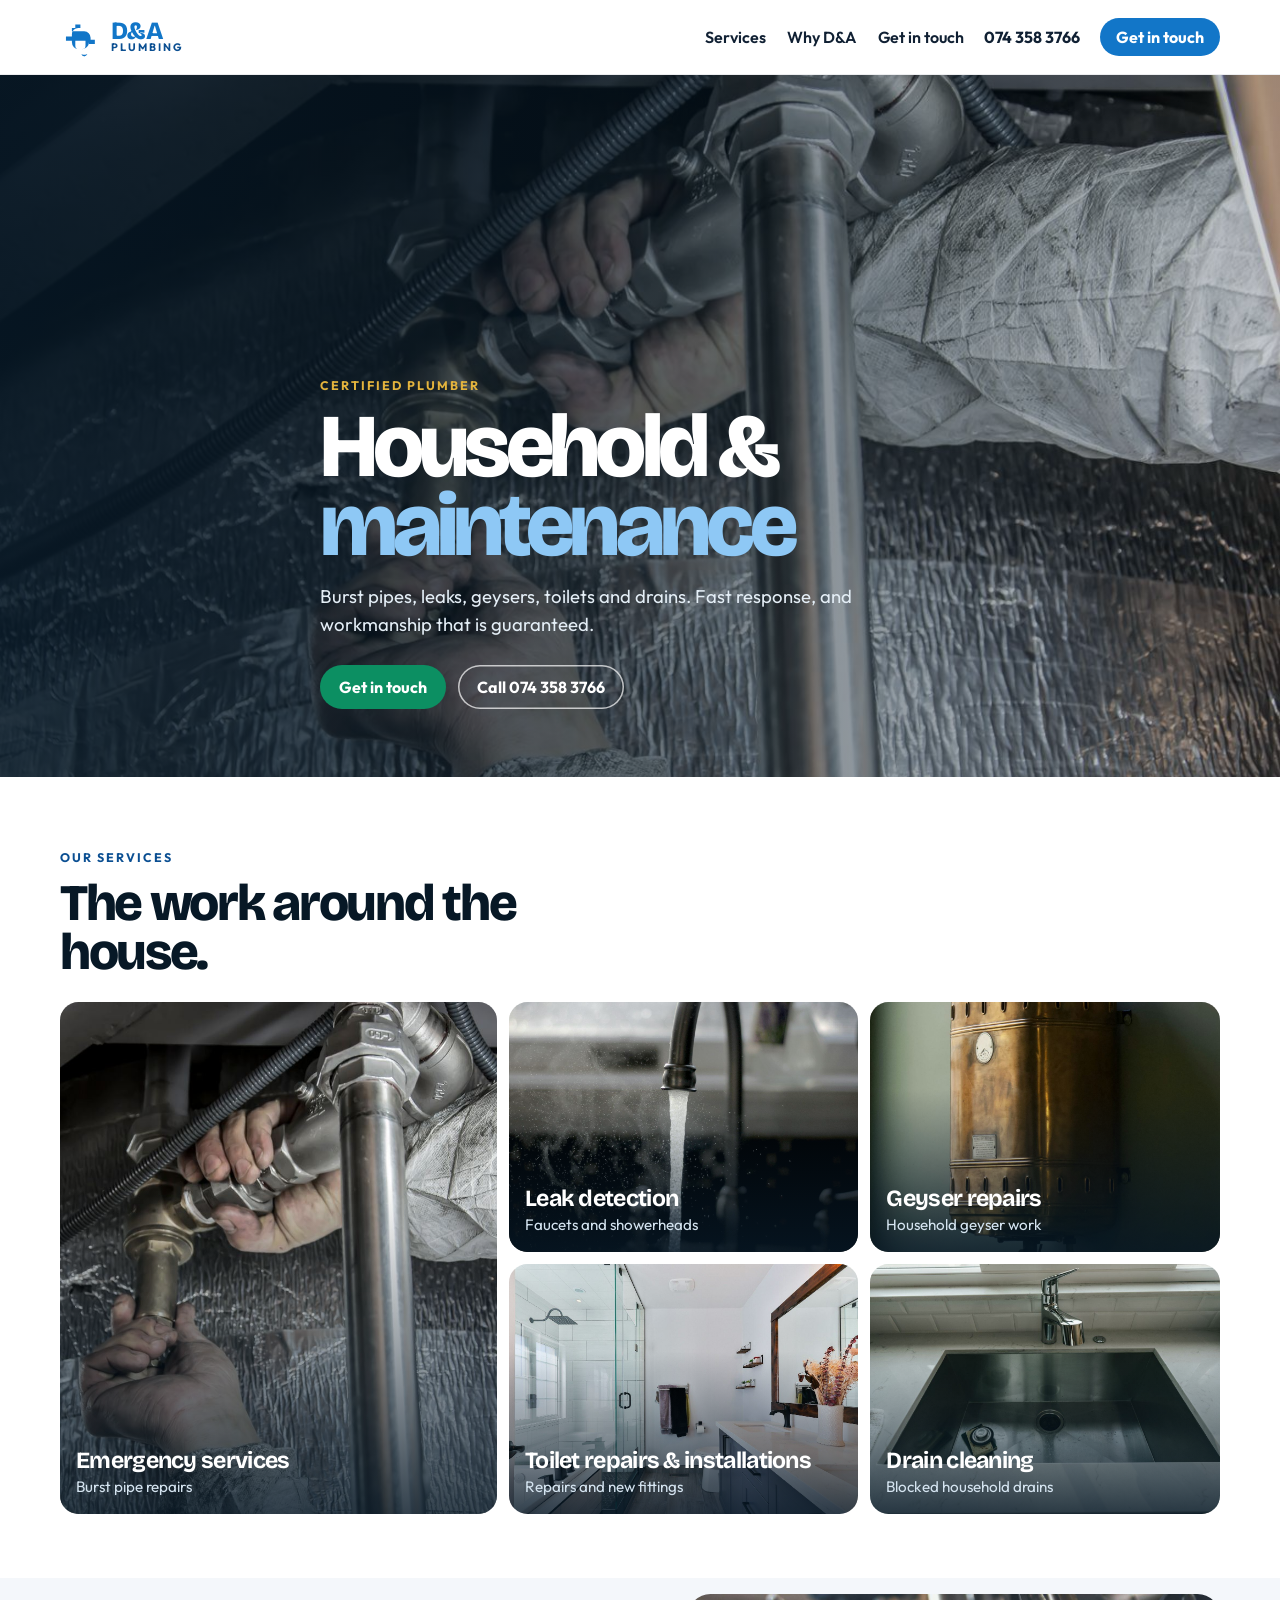
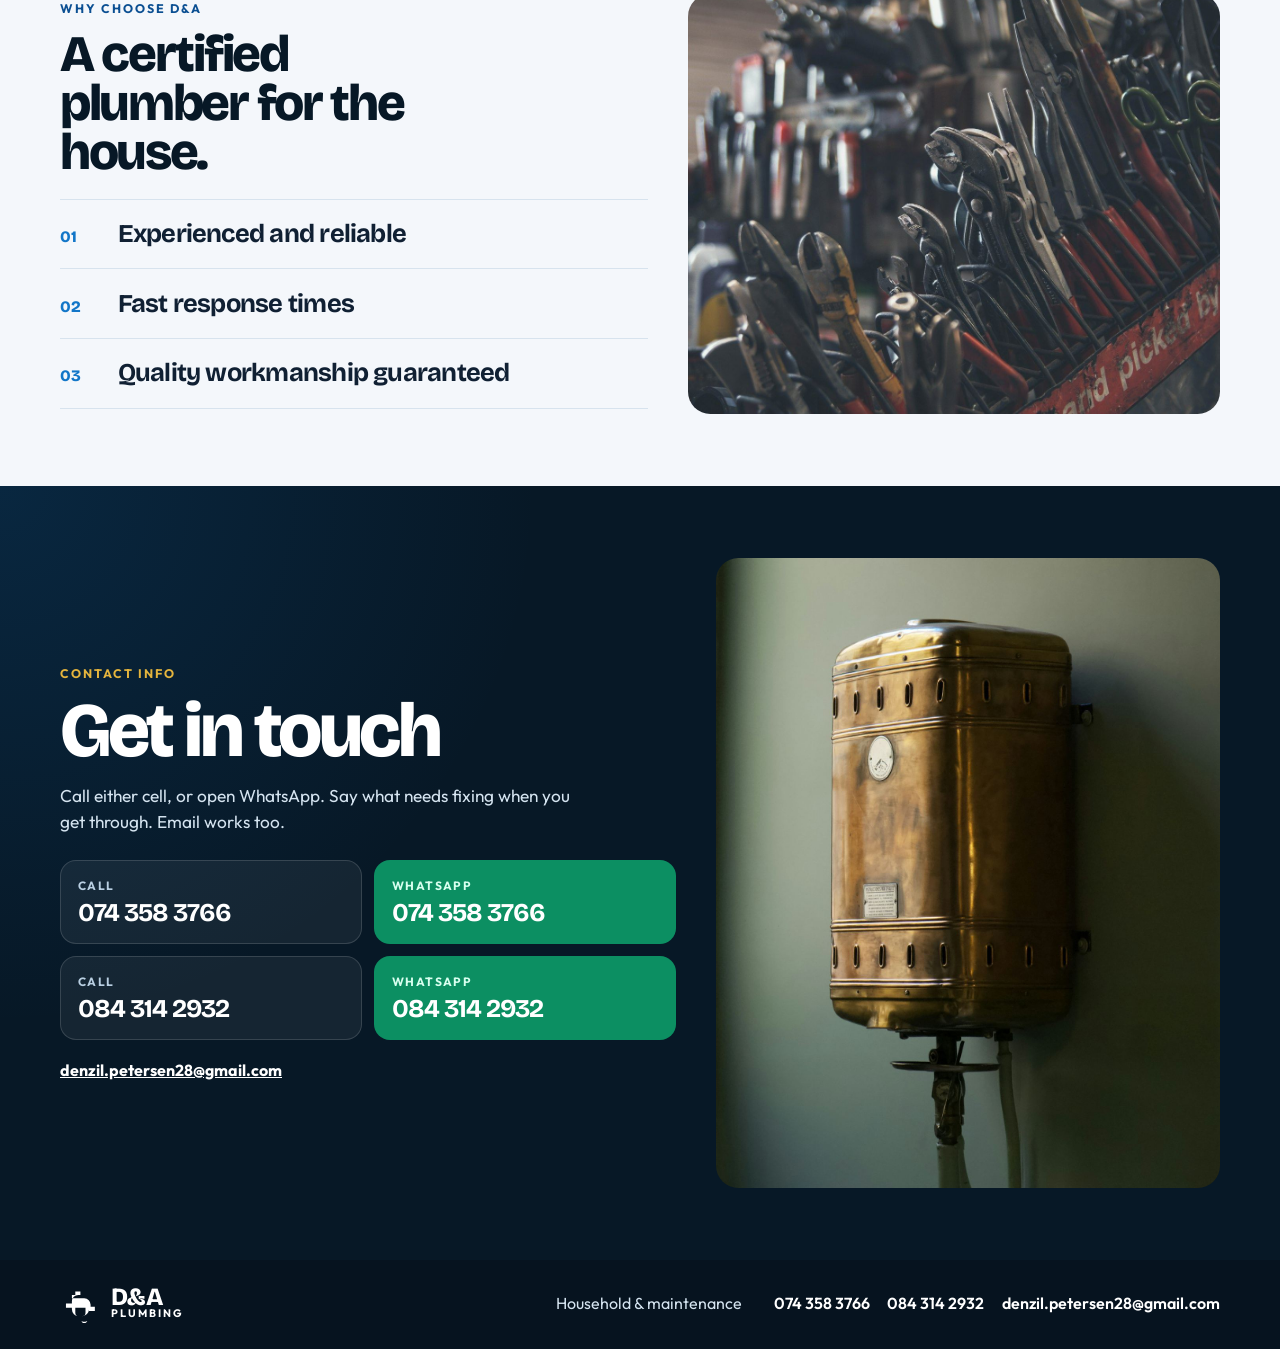
==== commit 7b05b1aa: "update" ====
--- a/index.html
+++ b/index.html
@@ -85,7 +85,7 @@
             <span class="shot-label"><strong>Toilet repairs &amp; installations</strong><em>Repairs and new fittings</em></span>
           </a>
           <a class="shot" href="#contact">
-            <img src="images/pipework.jpg" alt="Pipework and valves fixed to a brick wall" width="1400" height="1050">
+            <img src="images/pipework.jpg" alt="A kitchen sink and its drain" width="1400" height="934">
             <span class="shot-label"><strong>Drain cleaning</strong><em>Blocked household drains</em></span>
           </a>
         </div>
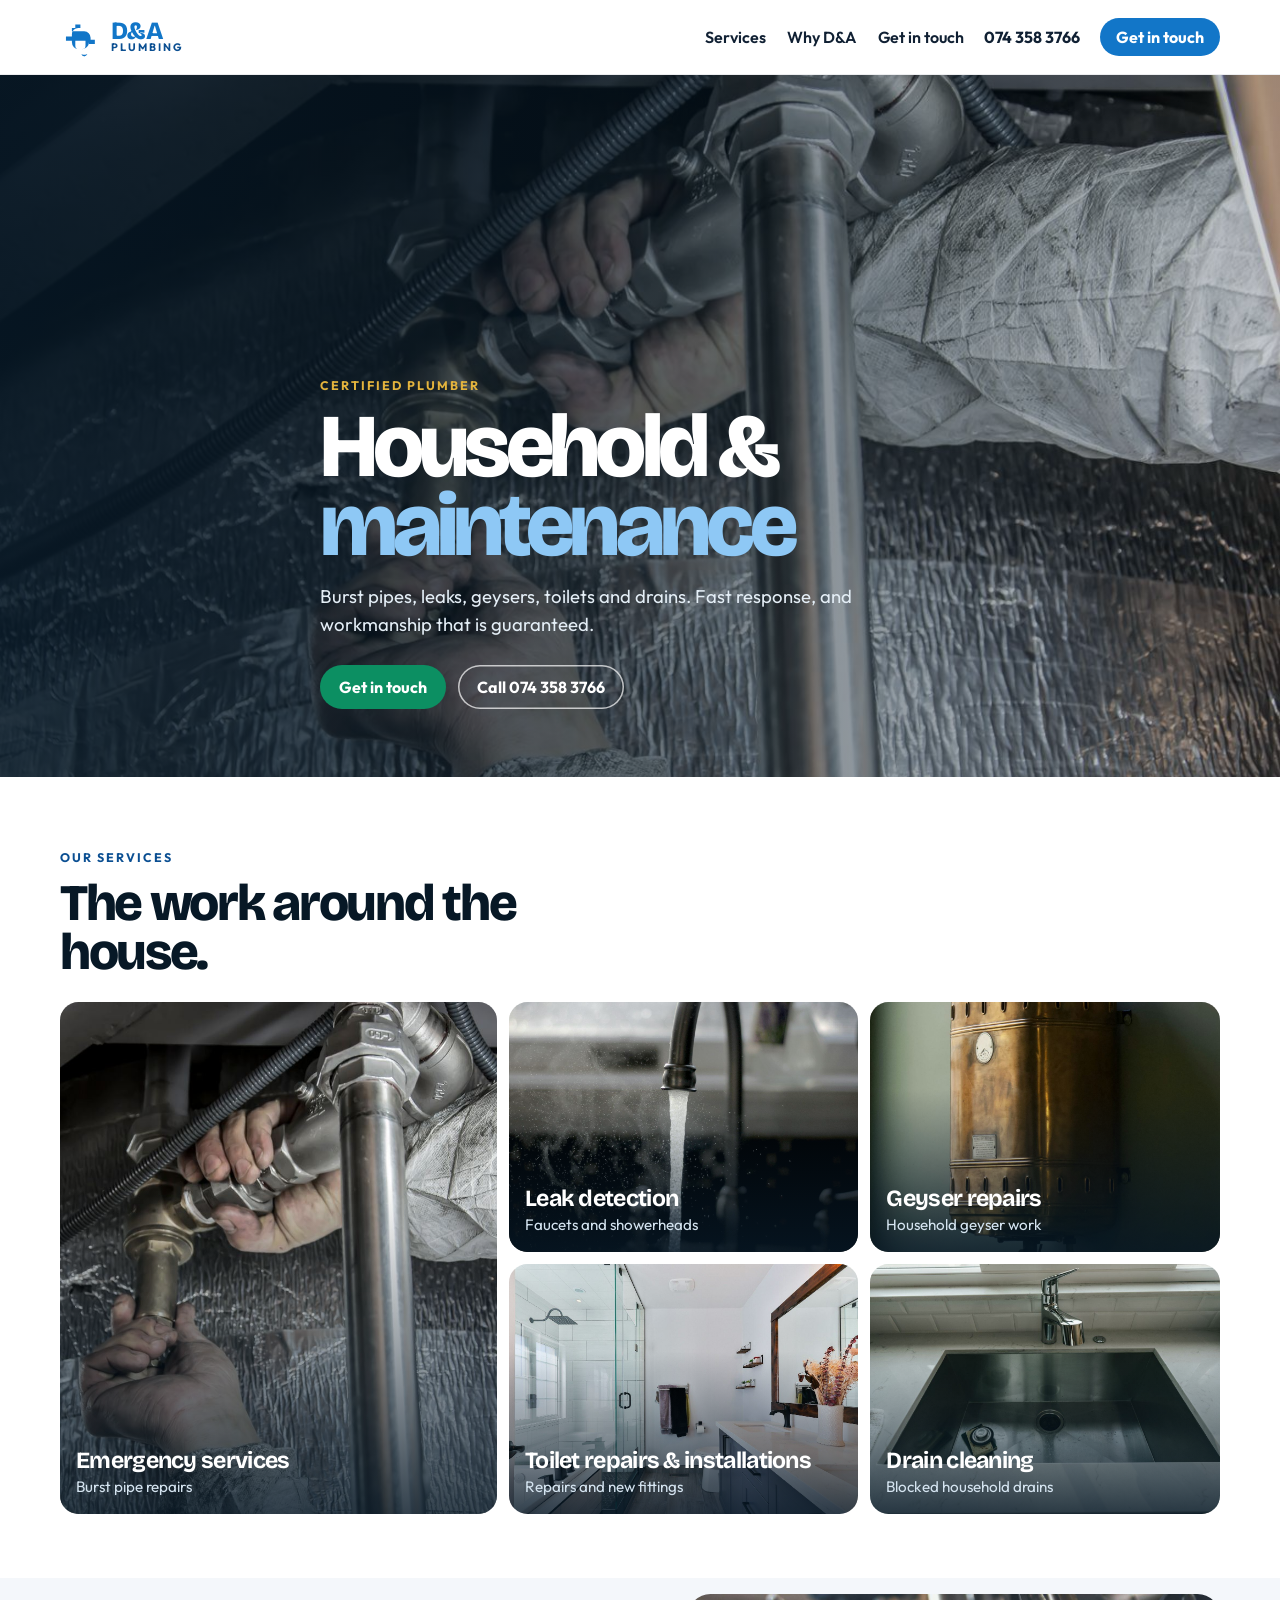
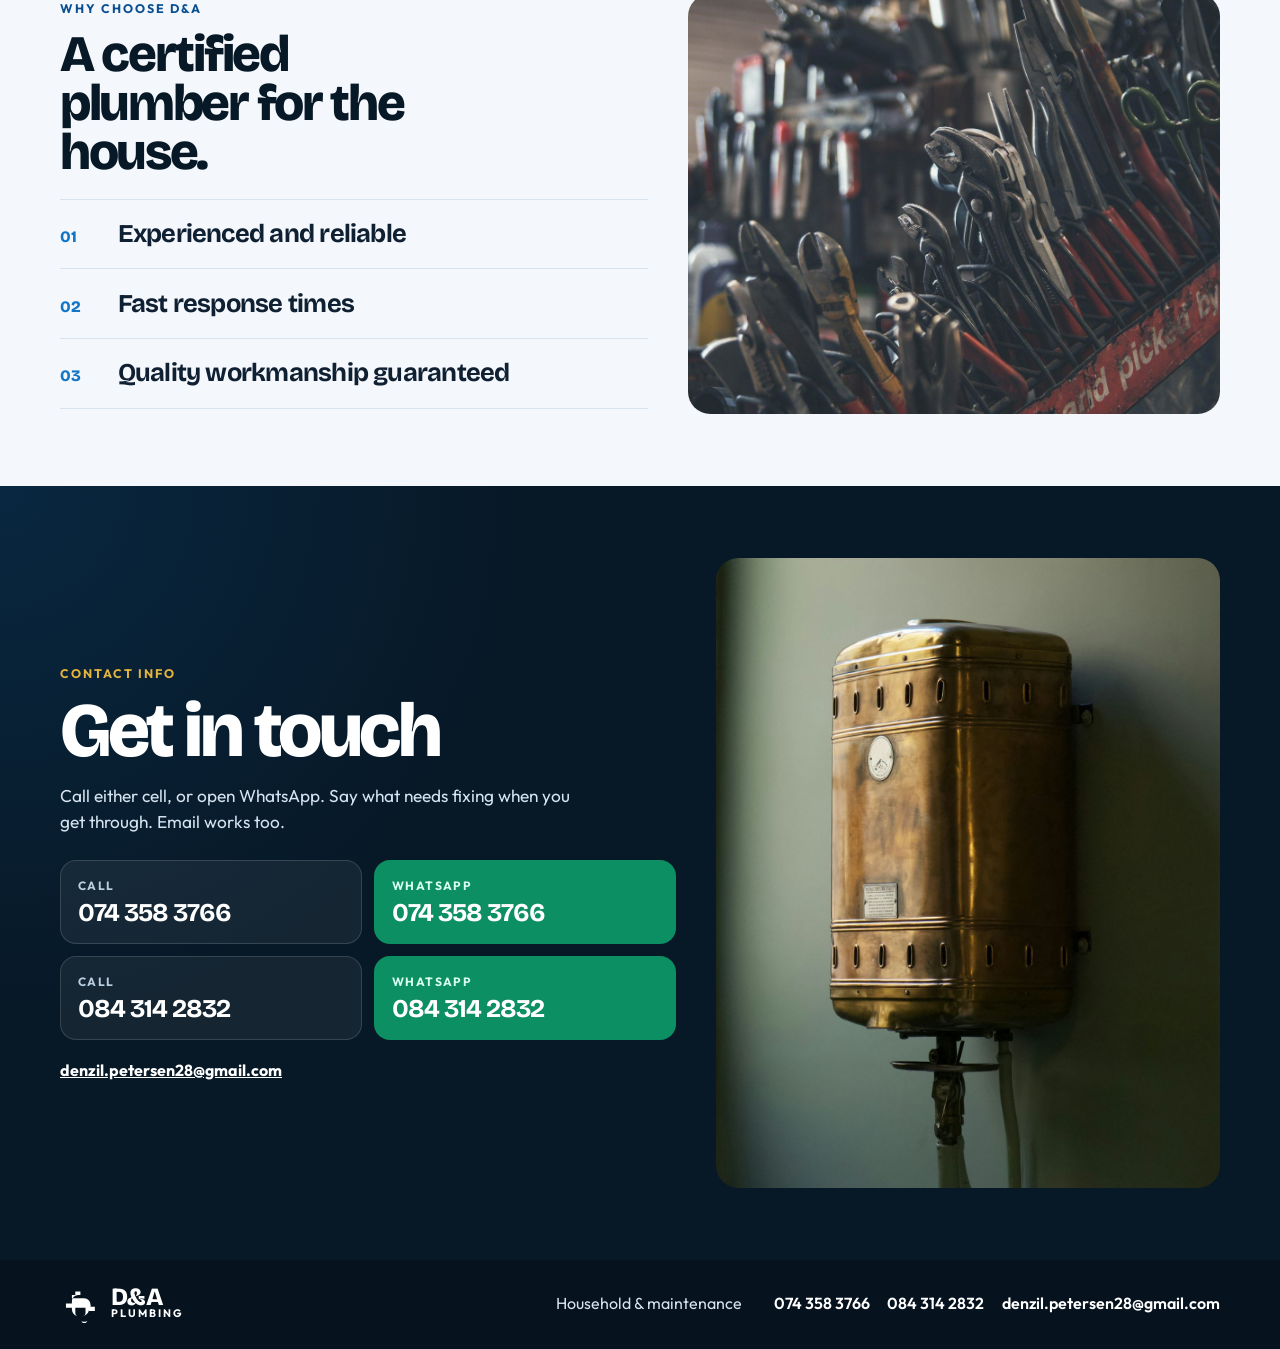
==== commit e6c4498a: "Added DDG page" ====
--- a/index.html
+++ b/index.html
@@ -4,7 +4,7 @@
   <meta charset="utf-8">
   <meta name="viewport" content="width=device-width, initial-scale=1">
   <title>D&amp;A Plumbing | Household &amp; Maintenance</title>
-  <meta name="description" content="D&amp;A Plumbing. Certified plumber for household maintenance: emergency burst pipe repairs, leak detection, geyser repairs, toilet repairs and installations, and drain cleaning. Call or WhatsApp 074 358 3766 or 084 314 2932.">
+  <meta name="description" content="D&amp;A Plumbing. Certified plumber for household maintenance: emergency burst pipe repairs, leak detection, geyser repairs, toilet repairs and installations, and drain cleaning. Call or WhatsApp 074 358 3766 or 084 314 2832.">
   <meta name="theme-color" content="#071826">
   <link rel="icon" href="favicon.svg" type="image/svg+xml">
   <link rel="preconnect" href="https://fonts.googleapis.com">
@@ -18,7 +18,7 @@
     "name": "D&A Plumbing",
     "description": "Household plumbing and maintenance. Emergency services, burst pipe repairs, leak detection, geyser repairs, toilet repairs and installations, and drain cleaning.",
     "email": "denzil.petersen28@gmail.com",
-    "telephone": ["+27743583766", "+27843142932"],
+    "telephone": ["+27743583766", "+27843142832"],
     "areaServed": { "@type": "Country", "name": "South Africa" }
   }
   </script>
@@ -124,13 +124,13 @@
               <span>WhatsApp</span>
               <strong>074 358 3766</strong>
             </a>
-            <a class="touch" href="tel:+27843142932">
+            <a class="touch" href="tel:+27843142832">
               <span>Call</span>
-              <strong>084 314 2932</strong>
+              <strong>084 314 2832</strong>
             </a>
-            <a class="touch touch-wa" href="https://wa.me/27843142932" target="_blank" rel="noopener noreferrer">
+            <a class="touch touch-wa" href="https://wa.me/27843142832" target="_blank" rel="noopener noreferrer">
               <span>WhatsApp</span>
-              <strong>084 314 2932</strong>
+              <strong>084 314 2832</strong>
             </a>
           </div>
           <a class="mail" href="mailto:denzil.petersen28@gmail.com">denzil.petersen28@gmail.com</a>
@@ -156,7 +156,7 @@
       <p>Household &amp; maintenance</p>
       <p class="footer-links">
         <a href="tel:+27743583766">074 358 3766</a>
-        <a href="tel:+27843142932">084 314 2932</a>
+        <a href="tel:+27843142832">084 314 2832</a>
         <a href="mailto:denzil.petersen28@gmail.com">denzil.petersen28@gmail.com</a>
       </p>
     </div>
